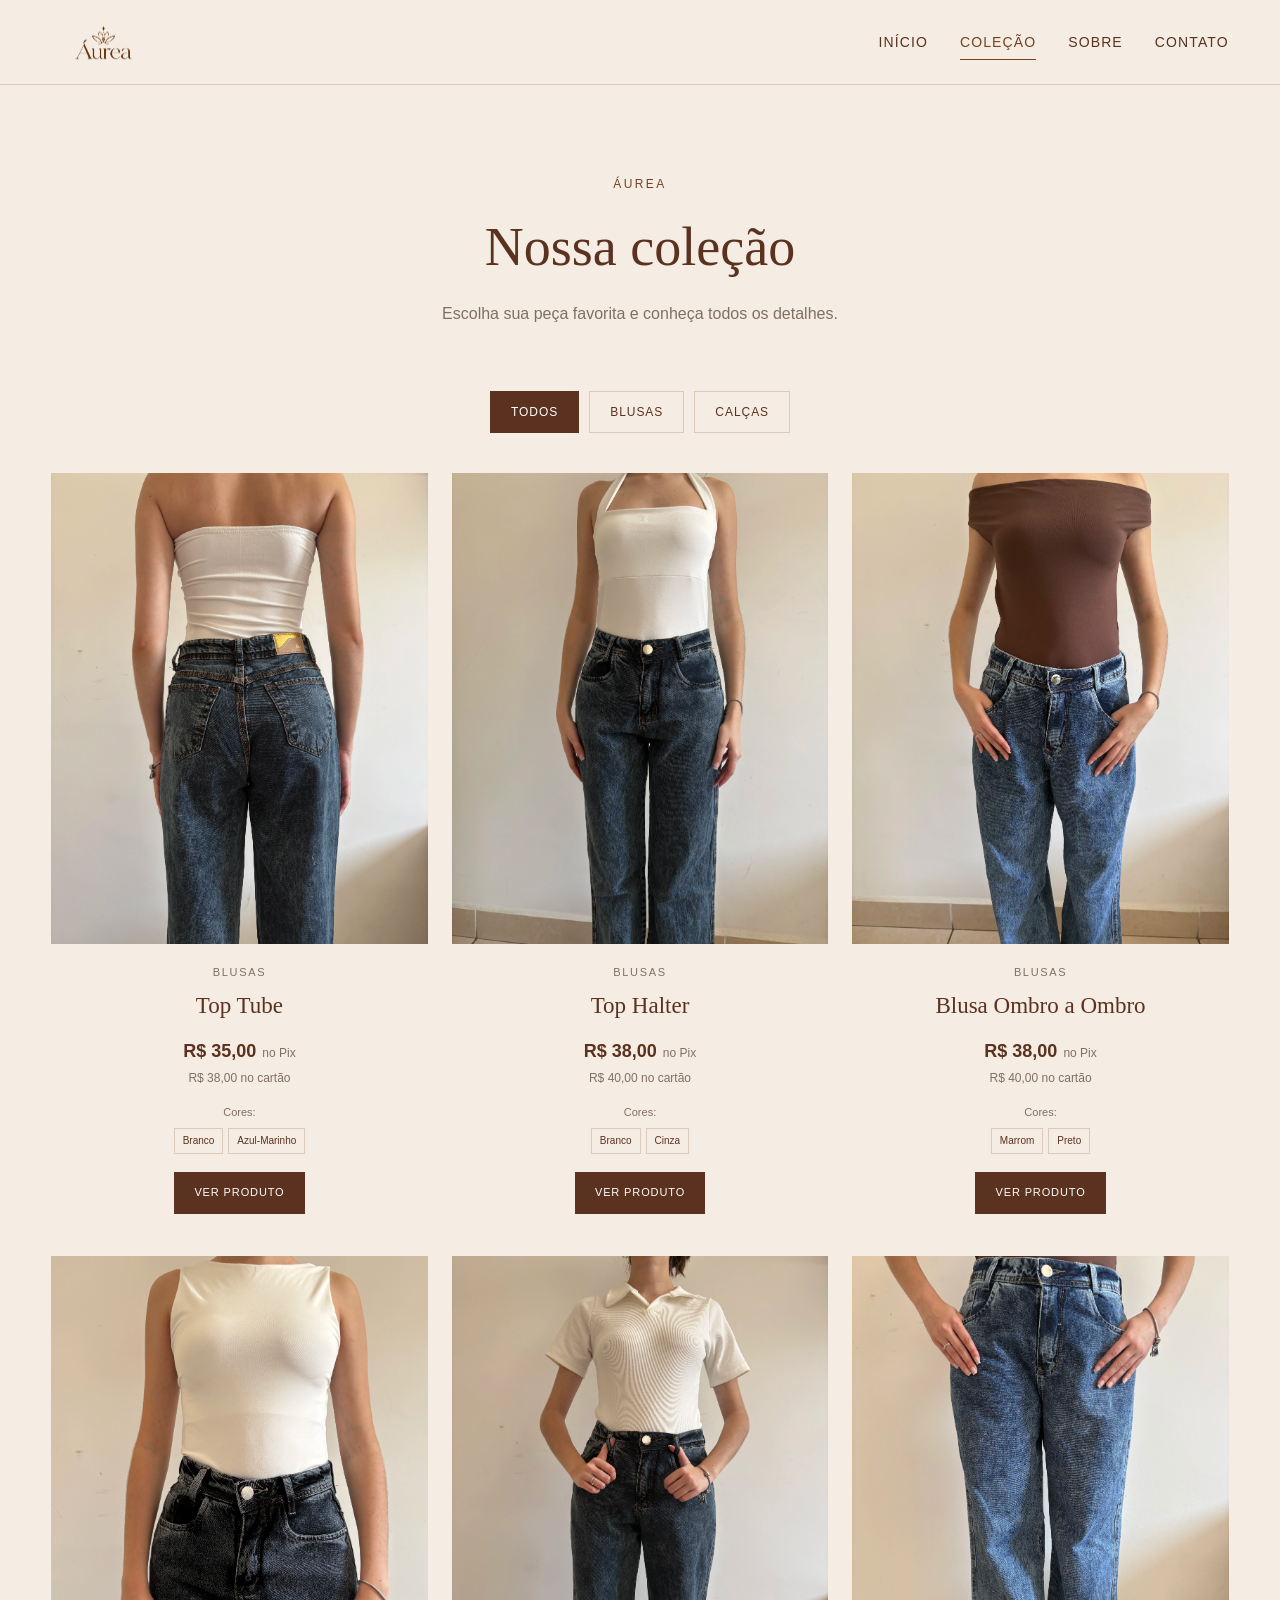
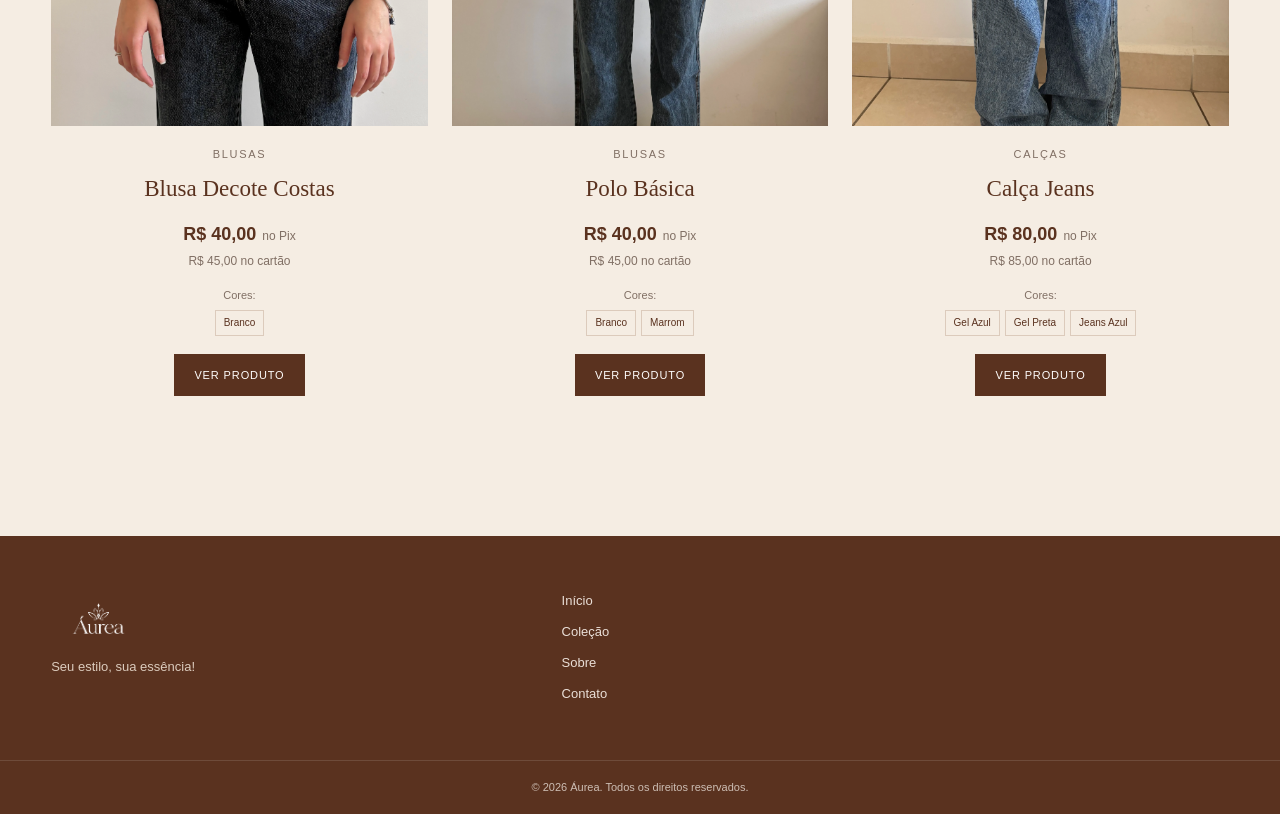
==== colecao.html @ bdbdf6e7 "Reestruturação completa do site Áurea" ====
<!DOCTYPE html>
<html lang="pt-BR">

<head>

    <meta charset="UTF-8">

    <!-- Eu deixo a coleção adaptada para celular, tablet e computador. -->
    <meta name="viewport" content="width=device-width, initial-scale=1.0">

    <title>Coleção | Áurea</title>

    <meta
        name="description"
        content="Conheça a coleção Áurea."
    >

    <link rel="stylesheet" href="css/style.css">

</head>


<body>

    <header class="header">

        <div class="header-container">

            <a href="index.html" class="logo-link">

                <img
                    src="assets/images/logo/aurea-logo.png"
                    alt="Áurea"
                    class="logo"
                >

            </a>


            <button
                class="menu-mobile"
                type="button"
                aria-label="Abrir menu"
                aria-expanded="false"
            >

                <span></span>
                <span></span>
                <span></span>

            </button>


            <nav class="nav">

                <a href="index.html">
                    Início
                </a>

                <a href="colecao.html" class="ativo">
                    Coleção
                </a>

                <a href="sobre.html">
                    Sobre
                </a>

                <a href="contato.html">
                    Contato
                </a>

            </nav>

        </div>

    </header>


    <main class="pagina-colecao">

        <section class="cabecalho-pagina">

            <span>
                ÁUREA
            </span>

            <h1>
                Nossa coleção
            </h1>

            <p>
                Escolha sua peça favorita e conheça todos os detalhes.
            </p>

        </section>


        <section class="catalogo">

            <div class="filtros">

                <button
                    type="button"
                    class="filtro ativo"
                    data-categoria="Todos"
                >
                    Todos
                </button>

                <button
                    type="button"
                    class="filtro"
                    data-categoria="Blusas"
                >
                    Blusas
                </button>

                <button
                    type="button"
                    class="filtro"
                    data-categoria="Calças"
                >
                    Calças
                </button>

            </div>


            <!-- Eu deixo o JavaScript montar todos os produtos neste espaço. -->
            <div class="produtos"></div>

        </section>

    </main>


    <footer class="footer">

        <div class="footer-conteudo">

            <div class="footer-marca">

                <img
                    src="assets/images/logo/aurea-logo.png"
                    alt="Áurea"
                >

                <p>
                    Seu estilo, sua essência!
                </p>

            </div>


            <div class="footer-links">

                <a href="index.html">
                    Início
                </a>

                <a href="colecao.html">
                    Coleção
                </a>

                <a href="sobre.html">
                    Sobre
                </a>

                <a href="contato.html">
                    Contato
                </a>

            </div>

        </div>


        <div class="footer-bottom">

            <p>
                © 2026 Áurea. Todos os direitos reservados.
            </p>

        </div>

    </footer>


    <!-- Eu carrego os produtos uma única vez. -->
    <script src="js/produtos.js"></script>

    <!-- Depois eu carrego o código que monta os cards. -->
    <script src="js/script.js"></script>

</body>

</html>
---- css/style.css ----
/* ==========================================
   ÁUREA
   Eu centralizo aqui todo o visual do site.
   ========================================== */


/* ==========================================
   CORES PRINCIPAIS
   ========================================== */

:root {

    --creme: #F5EDE3;
    --creme-escuro: #EDE1D4;
    --caramelo: #754321;
    --chocolate: #5A321F;
    --bege: #C8B5A3;
    --branco: #FFFDFC;
    --texto: #3F2A20;
    --cinza: #806F64;
    --borda: #DCCBBC;

}


/* ==========================================
   RESET
   ========================================== */

* {
    margin: 0;
    padding: 0;
    box-sizing: border-box;
}


html {
    scroll-behavior: smooth;
}


body {

    font-family:
        Arial,
        Helvetica,
        sans-serif;

    background: var(--creme);

    color: var(--texto);

    line-height: 1.6;

}


img {
    max-width: 100%;
    display: block;
}


a {
    color: inherit;
    text-decoration: none;
}


button,
a {
    -webkit-tap-highlight-color: transparent;
}


/* ==========================================
   HEADER
   ========================================== */

.header {

    width: 100%;

    background: rgba(245, 237, 227, 0.96);

    border-bottom: 1px solid var(--borda);

    position: sticky;

    top: 0;

    z-index: 1000;

    backdrop-filter: blur(8px);

}


.header-container {

    width: min(1180px, 92%);

    min-height: 84px;

    margin: 0 auto;

    display: flex;

    align-items: center;

    justify-content: space-between;

    gap: 30px;

}


.logo-link {
    display: block;
}


.logo {

    width: 105px;

    height: auto;

}


.nav {

    display: flex;

    align-items: center;

    gap: 32px;

}


.nav a {

    position: relative;

    font-size: 14px;

    letter-spacing: 0.08em;

    text-transform: uppercase;

    color: var(--chocolate);

    transition: 0.25s ease;

}


.nav a::after {

    content: "";

    position: absolute;

    left: 0;

    bottom: -7px;

    width: 0;

    height: 1px;

    background: var(--caramelo);

    transition: 0.25s ease;

}


.nav a:hover,
.nav a.ativo {

    color: var(--caramelo);

}


.nav a:hover::after,
.nav a.ativo::after {

    width: 100%;

}


/* ==========================================
   MENU MOBILE
   ========================================== */

.menu-mobile {

    display: none;

    border: 0;

    background: transparent;

    cursor: pointer;

    width: 44px;

    height: 44px;

    padding: 9px;

}


.menu-mobile span {

    display: block;

    width: 100%;

    height: 2px;

    background: var(--chocolate);

    margin: 5px 0;

}


/* ==========================================
   HERO
   ========================================== */

.hero {

    min-height: 650px;

    display: flex;

    align-items: center;

    background:
        linear-gradient(
            90deg,
            rgba(245, 237, 227, 0.98),
            rgba(245, 237, 227, 0.72)
        );

}


.hero-conteudo {

    width: min(1180px, 92%);

    margin: 0 auto;

    padding: 100px 0;

}


.hero-subtitulo {

    color: var(--caramelo);

    font-size: 13px;

    letter-spacing: 0.25em;

    margin-bottom: 20px;

}


.hero h1 {

    font-family: Georgia, serif;

    font-size: clamp(42px, 7vw, 76px);

    line-height: 1.05;

    font-weight: 400;

    color: var(--chocolate);

    margin-bottom: 28px;

}


.hero p:not(.hero-subtitulo) {

    max-width: 480px;

    color: var(--cinza);

    font-size: 17px;

    margin-bottom: 34px;

}


/* ==========================================
   BOTÕES
   ========================================== */

.botao-principal,
.botao-secundario {

    display: inline-flex;

    align-items: center;

    justify-content: center;

    min-height: 48px;

    padding: 0 28px;

    border-radius: 2px;

    font-size: 13px;

    text-transform: uppercase;

    letter-spacing: 0.1em;

    transition: 0.25s ease;

}


.botao-principal {

    background: var(--chocolate);

    color: var(--branco);

}


.botao-principal:hover {

    background: var(--caramelo);

    transform: translateY(-2px);

}


.botao-secundario {

    border: 1px solid var(--chocolate);

    color: var(--chocolate);

}


.botao-secundario:hover {

    background: var(--chocolate);

    color: var(--branco);

}


/* ==========================================
   SEÇÕES
   ========================================== */

.secao-colecao,
.essencia {

    width: min(1180px, 92%);

    margin: 0 auto;

}


.secao-colecao {

    padding: 100px 0;

}


.secao-titulo {

    text-align: center;

    margin-bottom: 48px;

}


.secao-titulo span,
.cabecalho-pagina span,
.sobre-bloco > span,
.contato-card > span {

    display: block;

    color: var(--caramelo);

    text-transform: uppercase;

    letter-spacing: 0.2em;

    font-size: 12px;

    margin-bottom: 10px;

}


.secao-titulo h2,
.cabecalho-pagina h1 {

    font-family: Georgia, serif;

    font-size: clamp(36px, 5vw, 54px);

    font-weight: 400;

    color: var(--chocolate);

}


.secao-titulo p {

    color: var(--cinza);

    margin-top: 10px;

}


/* ==========================================
   FILTROS
   ========================================== */

.filtros {

    display: flex;

    justify-content: center;

    align-items: center;

    flex-wrap: wrap;

    gap: 10px;

    margin-bottom: 40px;

}


.filtro {

    border: 1px solid var(--borda);

    background: transparent;

    color: var(--chocolate);

    padding: 10px 20px;

    min-height: 42px;

    cursor: pointer;

    font-size: 12px;

    text-transform: uppercase;

    letter-spacing: 0.08em;

    transition: 0.25s ease;

}


.filtro:hover,
.filtro.ativo {

    background: var(--chocolate);

    border-color: var(--chocolate);

    color: var(--branco);

}


/* ==========================================
   GRID DE PRODUTOS
   ========================================== */

.produtos {

    display: grid;

    grid-template-columns:
        repeat(3, minmax(0, 1fr));

    gap: 42px 24px;

}


.produto {

    min-width: 0;

}


.produto-imagem-link {

    display: block;

}


.produto-imagem {

    width: 100%;

    aspect-ratio: 4 / 5;

    overflow: hidden;

    background: var(--creme-escuro);

}


.produto-imagem img {

    width: 100%;

    height: 100%;

    object-fit: cover;

    transition: transform 0.5s ease;

}


.produto:hover .produto-imagem img {

    transform: scale(1.035);

}


.produto-informacoes {

    padding: 20px 4px 0;

    text-align: center;

}


.produto-categoria {

    display: block;

    color: var(--cinza);

    font-size: 11px;

    text-transform: uppercase;

    letter-spacing: 0.15em;

    margin-bottom: 7px;

}


.produto-informacoes h3 {

    color: var(--chocolate);

    font-family: Georgia, serif;

    font-size: 23px;

    font-weight: 400;

    margin-bottom: 12px;

}


.precos {

    display: flex;

    justify-content: center;

    align-items: baseline;

    gap: 6px;

}


.precos strong {

    color: var(--chocolate);

    font-size: 18px;

}


.precos span {

    color: var(--cinza);

    font-size: 12px;

}


.preco-cartao {

    color: var(--cinza);

    font-size: 12px;

    margin-top: 3px;

}


.cores {

    margin-top: 16px;

}


.cores-titulo {

    display: block;

    color: var(--cinza);

    font-size: 11px;

    margin-bottom: 6px;

}


.cores-lista {

    display: flex;

    justify-content: center;

    align-items: center;

    flex-wrap: wrap;

    gap: 5px;

}


.cor-nome {

    border: 1px solid var(--borda);

    padding: 4px 8px;

    font-size: 10px;

    color: var(--chocolate);

}


.botao-produto {

    display: inline-flex;

    margin-top: 18px;

}


.botao-instagram {

    min-height: 42px;

    padding: 0 20px;

    background: var(--chocolate);

    color: var(--branco);

    display: inline-flex;

    align-items: center;

    justify-content: center;

    font-size: 11px;

    text-transform: uppercase;

    letter-spacing: 0.08em;

    transition: 0.25s ease;

}


.botao-instagram:hover {

    background: var(--caramelo);

}


.sem-estoque {

    color: #8a4b42;

    font-size: 12px;

}


.mensagem-produtos {

    grid-column: 1 / -1;

    text-align: center;

    color: var(--cinza);

    padding: 50px 20px;

}


/* ==========================================
   LINK DA COLEÇÃO
   ========================================== */

.colecao-link {

    text-align: center;

    margin-top: 55px;

}


/* ==========================================
   ESSÊNCIA
   ========================================== */

.essencia {

    padding: 100px 0;

}


.essencia-conteudo {

    max-width: 680px;

}


.essencia-conteudo > span {

    color: var(--caramelo);

    text-transform: uppercase;

    letter-spacing: 0.2em;

    font-size: 12px;

}


.essencia h2 {

    font-family: Georgia, serif;

    font-size: clamp(40px, 6vw, 66px);

    line-height: 1.05;

    font-weight: 400;

    color: var(--chocolate);

    margin: 18px 0 24px;

}


.essencia p {

    max-width: 600px;

    color: var(--cinza);

    margin-bottom: 28px;

}


/* ==========================================
   PÁGINAS INTERNAS
   ========================================== */

.pagina-colecao,
.pagina-interna,
.pagina-produto {

    width: min(1180px, 92%);

    margin: 0 auto;

}


.cabecalho-pagina {

    text-align: center;

    padding: 90px 0 65px;

}


.cabecalho-pagina p {

    color: var(--cinza);

    margin-top: 10px;

}


.catalogo {

    padding-bottom: 100px;

}


/* ==========================================
   SOBRE
   ========================================== */

.sobre-conteudo {

    display: grid;

    grid-template-columns:
        1.4fr
        0.8fr;

    gap: 70px;

    padding-bottom: 110px;

}


.sobre-bloco h2 {

    font-family: Georgia, serif;

    font-weight: 400;

    font-size: clamp(40px, 6vw, 65px);

    line-height: 1.05;

    color: var(--chocolate);

    margin: 15px 0 30px;

}


.sobre-bloco p {

    color: var(--cinza);

    max-width: 650px;

    margin-bottom: 18px;

}


.sobre-destaque {

    min-height: 340px;

    background: var(--creme-escuro);

    padding: 45px;

    display: flex;

    flex-direction: column;

    justify-content: center;

}


.sobre-destaque span {

    color: var(--caramelo);

    letter-spacing: 0.25em;

    font-size: 12px;

}


.sobre-destaque p {

    font-family: Georgia, serif;

    color: var(--chocolate);

    font-size: 27px;

    line-height: 1.3;

    margin-top: 20px;

}


/* ==========================================
   CONTATO
   ========================================== */

.contato-conteudo {

    display: grid;

    grid-template-columns:
        repeat(2, minmax(0, 1fr));

    gap: 25px;

    padding-bottom: 110px;

}


.contato-card {

    background: var(--creme-escuro);

    padding: 50px;

}


.contato-card h2 {

    font-family: Georgia, serif;

    color: var(--chocolate);

    font-weight: 400;

    font-size: 32px;

    margin: 10px 0;

}


.contato-card p {

    color: var(--cinza);

    margin-bottom: 28px;

}


/* ==========================================
   PÁGINA DO PRODUTO
   ========================================== */

.pagina-produto {

    padding: 70px 0 100px;

}


.produto-pagina {

    display: grid;

    grid-template-columns:
        minmax(0, 1fr)
        minmax(0, 0.9fr);

    gap: 70px;

}


.produto-galeria {

    min-width: 0;

}


.produto-imagem-grande {

    position: relative;

    background: var(--creme-escuro);

}


/* ==========================================
   ZOOM DAS FOTOS
   Eu mantenho a foto centralizada e uso
   uma aproximação mais suave para não
   cortar demais a peça.
   ========================================== */

.produto-zoom-container {

    overflow: hidden;

    cursor: zoom-in;

}


.produto-imagem-grande img {

    width: 100%;

    max-height: 750px;

    object-fit: contain;

    object-position: center center;

    transition: transform 0.35s ease;

    transform-origin: center center;

    cursor: zoom-in;

}


.produto-imagem-grande img.zoom-ativo {

    transform: scale(1.25);

    cursor: zoom-out;

}


.seta-galeria {

    position: absolute;

    top: 50%;

    transform: translateY(-50%);

    width: 44px;

    height: 44px;

    border: 0;

    background: rgba(255, 253, 252, 0.88);

    color: var(--chocolate);

    font-size: 30px;

    cursor: pointer;

    z-index: 3;

}


.seta-anterior {
    left: 12px;
}


.seta-proxima {
    right: 12px;
}


.indicadores {

    display: flex;

    justify-content: center;

    gap: 7px;

    margin-top: 14px;

}


.indicadores button {

    width: 7px;

    height: 7px;

    border-radius: 50%;

    border: 0;

    background: var(--bege);

    cursor: pointer;

    padding: 0;

}


.indicadores button.ativo {

    background: var(--chocolate);

}


.zoom-legenda {

    text-align: center;

    color: var(--cinza);

    font-size: 11px;

    margin-top: 10px;

}


.produto-dados {

    min-width: 0;

}


.produto-dados > .produto-categoria {

    margin-bottom: 8px;

}


.produto-dados > h1 {

    font-family: Georgia, serif;

    font-size: clamp(38px, 5vw, 58px);

    font-weight: 400;

    line-height: 1.05;

    color: var(--chocolate);

    margin-bottom: 22px;

}


.produto-precos {

    padding-bottom: 28px;

    border-bottom: 1px solid var(--borda);

}


.produto-precos strong {

    font-size: 25px;

    color: var(--chocolate);

}


.produto-precos > span {

    color: var(--cinza);

    font-size: 13px;

    margin-left: 5px;

}


.produto-precos small {

    display: block;

    color: var(--cinza);

    font-size: 13px;

    margin-top: 4px;

}


.produto-opcao {

    padding: 25px 0;

    border-bottom: 1px solid var(--borda);

}


.produto-opcao h3 {

    font-size: 12px;

    text-transform: uppercase;

    letter-spacing: 0.1em;

    color: var(--chocolate);

    margin-bottom: 13px;

}


.cores-produto,
.tamanhos-produto {

    display: flex;

    flex-wrap: wrap;

    gap: 8px;

}


.produto-cor,
.tamanho-produto {

    min-height: 42px;

    padding: 0 17px;

    border: 1px solid var(--borda);

    background: transparent;

    color: var(--chocolate);

    cursor: pointer;

    transition: 0.2s ease;

}


.produto-cor:hover,
.produto-cor.ativo,
.tamanho-produto:hover,
.tamanho-produto.ativo {

    border-color: var(--chocolate);

    background: var(--chocolate);

    color: var(--branco);

}


.produto-cor.indisponivel,
.tamanho-produto.indisponivel {

    opacity: 0.4;

    text-decoration: line-through;

    cursor: not-allowed;

}


.produto-status {

    margin: 22px 0;

    color: var(--caramelo);

    font-size: 13px;

}


.produto-botao-compra {

    width: 100%;

    min-height: 52px;

    display: flex;

    align-items: center;

    justify-content: center;

    background: var(--chocolate);

    color: var(--branco);

    text-transform: uppercase;

    letter-spacing: 0.08em;

    font-size: 12px;

    transition: 0.25s ease;

}


.produto-botao-compra:hover {

    background: var(--caramelo);

}


.produto-botao-compra.desativado {

    background: var(--bege);

    pointer-events: none;

}


.produto-reposicao {

    color: var(--cinza);

    font-size: 11px;

    margin-top: 10px;

}


.produto-observacao {

    padding: 25px 0;

    border-bottom: 1px solid var(--borda);

}


.produto-observacao strong {

    color: var(--chocolate);

    font-size: 12px;

    text-transform: uppercase;

    letter-spacing: 0.1em;

}


.produto-observacao p {

    color: var(--cinza);

    margin-top: 7px;

    font-size: 13px;

}


.produto-descricao,
.produto-tecnico,
.produto-medidas {

    padding: 30px 0;

    border-bottom: 1px solid var(--borda);

}


.produto-descricao h2,
.produto-tecnico h2,
.produto-medidas h2 {

    font-family: Georgia, serif;

    color: var(--chocolate);

    font-weight: 400;

    font-size: 27px;

    margin-bottom: 15px;

}


.produto-descricao p {

    color: var(--cinza);

    font-size: 14px;

}


.tecnico-grid {

    display: grid;

    grid-template-columns:
        repeat(2, minmax(0, 1fr));

    gap: 15px;

}


.tecnico-grid div {

    background: var(--creme-escuro);

    padding: 18px;

}


.tecnico-grid span {

    display: block;

    color: var(--cinza);

    font-size: 11px;

    margin-bottom: 4px;

}


.tecnico-grid strong {

    color: var(--chocolate);

    font-size: 13px;

}


.tabela-wrapper {

    width: 100%;

    overflow-x: auto;

}


.produto-medidas table {

    width: 100%;

    border-collapse: collapse;

    min-width: 500px;

}


.produto-medidas th,
.produto-medidas td {

    border: 1px solid var(--borda);

    padding: 12px;

    text-align: center;

    font-size: 12px;

}


.produto-medidas th {

    background: var(--creme-escuro);

    color: var(--chocolate);

}


.produto-medidas td {

    color: var(--cinza);

}


.medidas-observacao {

    color: var(--cinza);

    font-size: 11px;

    margin-top: 10px;

}


.produto-compartilhar {

    padding: 28px 0;

}


.produto-compartilhar h3 {

    color: var(--chocolate);

    font-size: 12px;

    text-transform: uppercase;

    letter-spacing: 0.1em;

    margin-bottom: 12px;

}


.produto-compartilhar div {

    display: flex;

    gap: 8px;

    flex-wrap: wrap;

}


.produto-compartilhar button {

    border: 1px solid var(--borda);

    background: transparent;

    color: var(--chocolate);

    min-height: 40px;

    padding: 0 16px;

    cursor: pointer;

}


.voltar-colecao {

    display: inline-block;

    color: var(--caramelo);

    font-size: 12px;

    margin-top: 5px;

}


.produto-carregando,
.produto-nao-encontrado {

    text-align: center;

    padding: 100px 20px;

}


.produto-nao-encontrado h1 {

    font-family: Georgia, serif;

    font-weight: 400;

    color: var(--chocolate);

    margin-bottom: 15px;

}


.produto-nao-encontrado p {

    color: var(--cinza);

    margin-bottom: 25px;

}


/* ==========================================
   FOOTER
   ========================================== */

.footer {

    background: var(--chocolate);

    color: var(--branco);

    margin-top: 40px;

}


.footer-conteudo {

    width: min(1180px, 92%);

    margin: 0 auto;

    padding: 55px 0;

    display: grid;

    grid-template-columns:
        1.5fr
        1fr
        1fr;

    gap: 40px;

}


.footer-marca img {

    width: 95px;

    filter: brightness(0) invert(1);

}


.footer-marca p {

    color: #dbcbbd;

    font-size: 13px;

    margin-top: 12px;

}


.footer-links,
.footer-social {

    display: flex;

    flex-direction: column;

    gap: 10px;

}


.footer-links a,
.footer-social a {

    color: #eadfd7;

    font-size: 13px;

    transition: 0.2s ease;

}


.footer-links a:hover,
.footer-social a:hover {

    color: var(--branco);

}


.footer-bottom {

    border-top: 1px solid rgba(255,255,255,0.12);

    text-align: center;

    padding: 18px;

}


.footer-bottom p {

    color: #cdbeb4;

    font-size: 11px;

}


/* ==========================================
   RESPONSIVIDADE
   ========================================== */

@media (max-width: 900px) {

    .produtos {

        grid-template-columns:
            repeat(2, minmax(0, 1fr));

    }


    .produto-pagina {

        grid-template-columns:
            1fr;

        gap: 45px;

    }


    .sobre-conteudo {

        grid-template-columns:
            1fr;

        gap: 40px;

    }

}


@media (max-width: 700px) {

    .header-container {

        min-height: 72px;

    }


    .menu-mobile {

        display: block;

    }


    .nav {

        position: absolute;

        top: 72px;

        left: 0;

        width: 100%;

        background: var(--creme);

        border-bottom: 1px solid var(--borda);

        display: none;

        flex-direction: column;

        align-items: stretch;

        gap: 0;

    }


    .nav.menu-aberto {

        display: flex;

    }


    .nav a {

        padding: 16px 5%;

        border-bottom: 1px solid var(--borda);

    }


    .nav a::after {

        display: none;

    }


    .hero {

        min-height: 570px;

    }


    .hero-conteudo {

        padding: 75px 0;

    }


    .hero h1 {

        font-size: 45px;

    }


    .secao-colecao,
    .essencia {

        padding-top: 75px;

        padding-bottom: 75px;

    }


    .produtos {

        grid-template-columns: 1fr;

        gap: 45px;

    }


    .produto-imagem {

        aspect-ratio: 4 / 5;

    }


    .cabecalho-pagina {

        padding: 65px 0 45px;

    }


    .contato-conteudo {

        grid-template-columns: 1fr;

        padding-bottom: 75px;

    }


    .contato-card {

        padding: 35px 25px;

    }


    .tecnico-grid {

        grid-template-columns: 1fr;

    }


    .footer-conteudo {

        grid-template-columns: 1fr;

        gap: 30px;

    }


    .pagina-produto {

        padding-top: 35px;

    }

}


@media (max-width: 420px) {

    .logo {

        width: 90px;

    }


    .hero h1 {

        font-size: 39px;

    }


    .filtro {

        padding-left: 14px;

        padding-right: 14px;

    }


    .produto-dados > h1 {

        font-size: 39px;

    }


    .produto-imagem-grande img {

        max-height: 600px;

    }

}
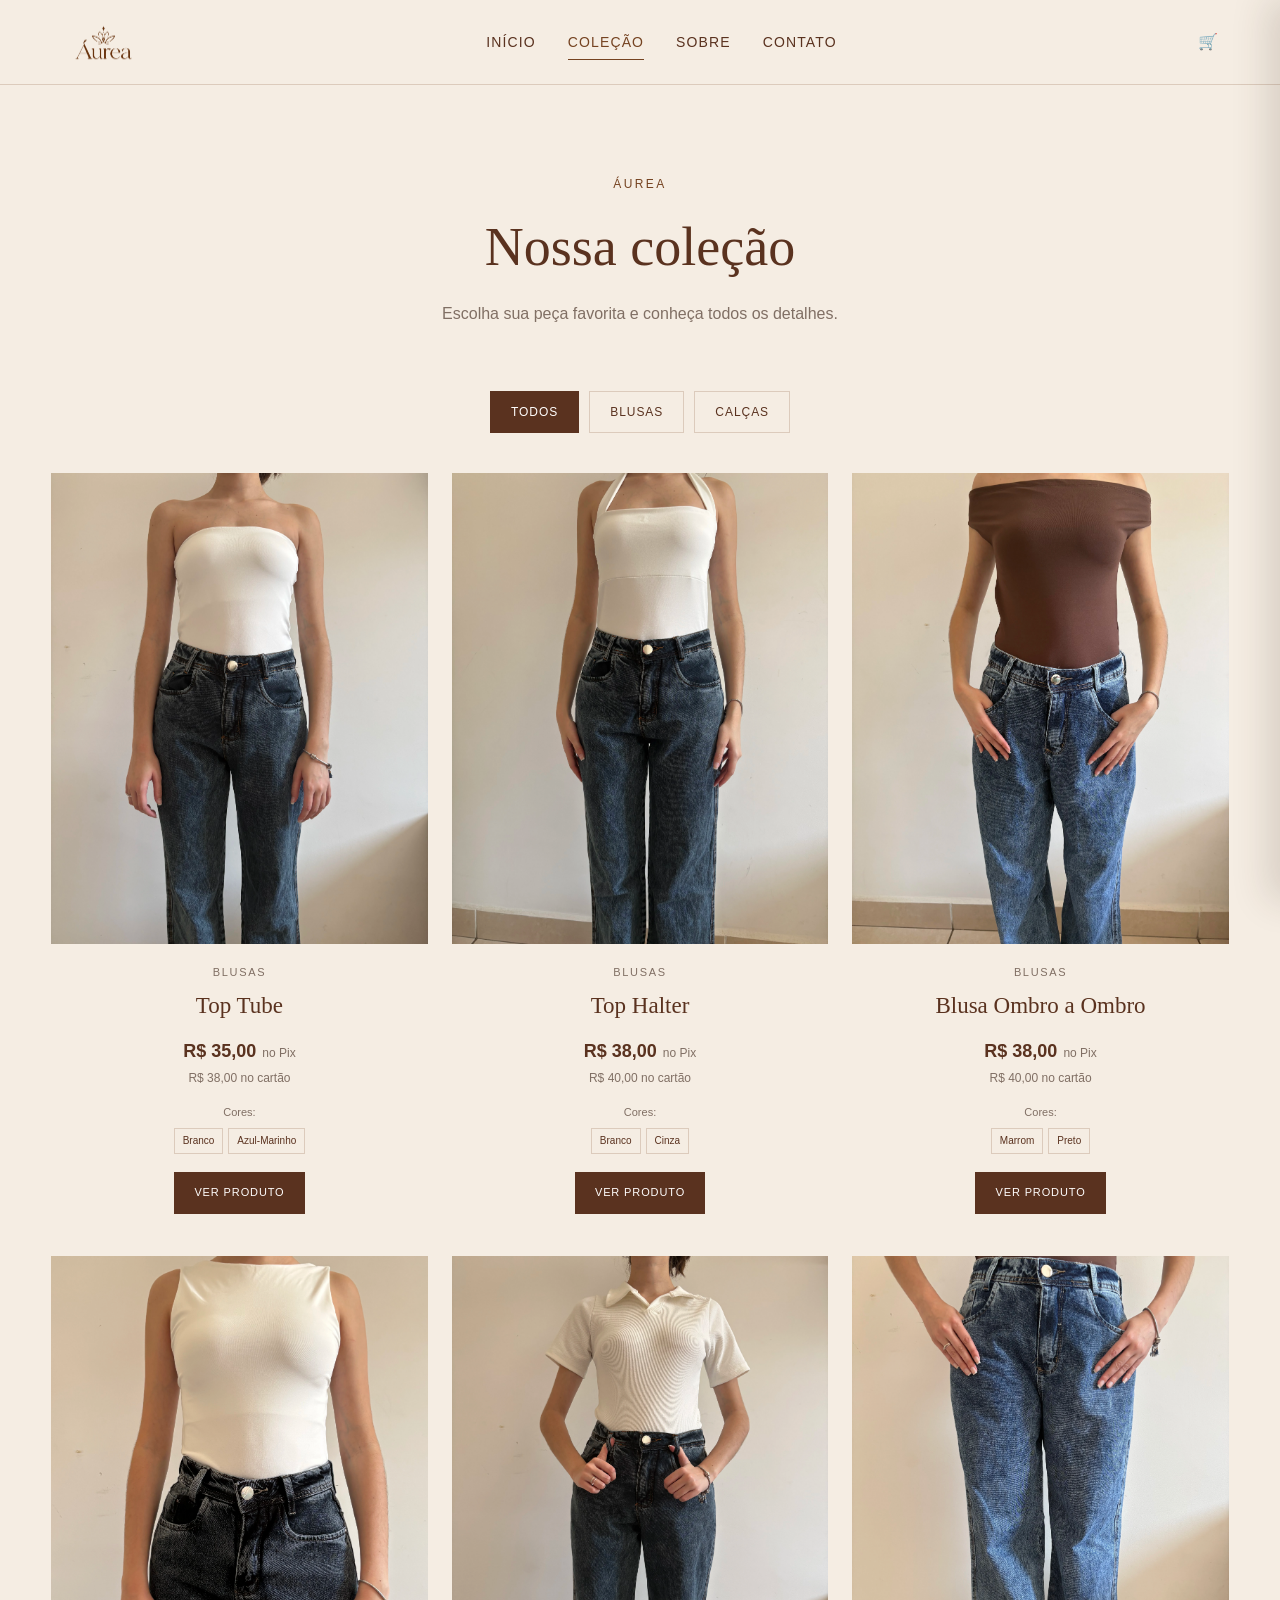
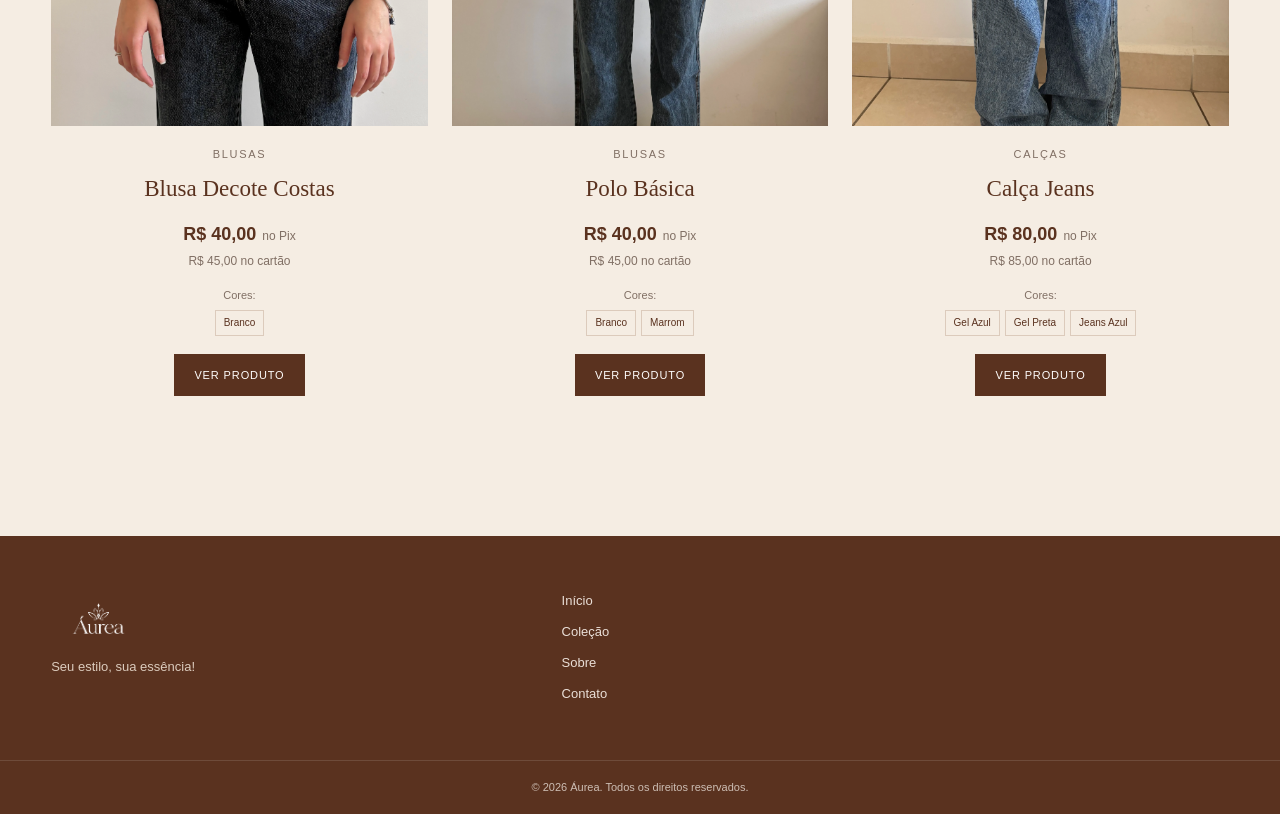
==== commit d951478e: "feat: adiciona quantidade e forma de pagamento ao pedido" ====
--- a/colecao.html
+++ b/colecao.html
@@ -186,12 +186,14 @@
     </footer>
 
 
-    <!-- Eu carrego os produtos uma única vez. -->
-    <script src="js/produtos.js"></script>
+<!-- Eu carrego os produtos antes do script principal. -->
+<script src="js/produtos.js"></script>
 
-    <!-- Depois eu carrego o código que monta os cards. -->
-    <script src="js/script.js"></script>
+<!-- Eu carrego as funções gerais do site. -->
+<script src="js/script.js"></script>
 
+<!-- Eu carrego o carrinho para ele funcionar em todas as páginas. -->
+<script src="js/carrinho.js"></script>
 </body>
 
 </html>
--- a/css/style.css
+++ b/css/style.css
@@ -152,8 +152,8 @@
 
     color: var(--chocolate);
 
+    
     transition: 0.25s ease;
-
 }
 
 
@@ -2019,4 +2019,1565 @@
 
     }
 
-}+}
+
+
+/* ==========================================
+   CARRINHO E ÍCONES DA ÁUREA
+   ========================================== */
+
+/* Eu uso esse estilo para manter o acesso ao carrinho alinhado no cabeçalho. */
+.link-carrinho {
+    position: relative;
+    display: inline-flex;
+    align-items: center;
+    justify-content: center;
+    width: 42px;
+    height: 42px;
+    margin-left: 20px;
+    color: inherit;
+    text-decoration: none;
+    flex-shrink: 0;
+}
+
+
+/* Eu mantenho o desenho do carrinho simples para combinar com a identidade da Áurea. */
+.icone-carrinho {
+    display: flex;
+    align-items: center;
+    justify-content: center;
+    width: 25px;
+    height: 25px;
+}
+
+
+.icone-carrinho svg {
+    width: 23px;
+    height: 23px;
+}
+
+
+/* Eu mostro a quantidade de produtos em uma pequena bolha sobre o carrinho. */
+.contador-carrinho {
+    position: absolute;
+    top: 1px;
+    right: 0;
+
+    display: none;
+    align-items: center;
+    justify-content: center;
+
+    min-width: 18px;
+    height: 18px;
+    padding: 0 4px;
+
+    border-radius: 50%;
+
+    font-size: 10px;
+    font-weight: 600;
+    line-height: 1;
+
+    background: #5b4032;
+    color: #fff;
+}
+
+
+.contador-carrinho.visivel {
+    display: flex;
+}
+
+
+/* ==========================================
+   ÍCONES DO FOOTER
+   ========================================== */
+
+.footer-social {
+    display: flex;
+    align-items: center;
+    gap: 14px;
+}
+
+
+.footer-social a {
+    display: flex;
+    align-items: center;
+    justify-content: center;
+
+    width: 38px;
+    height: 38px;
+
+    color: inherit;
+    text-decoration: none;
+
+    transition:
+        transform 0.2s ease,
+        opacity 0.2s ease;
+}
+
+
+.footer-social a:hover {
+    transform: translateY(-2px);
+    opacity: 0.7;
+}
+
+
+.footer-social svg {
+    width: 21px;
+    height: 21px;
+}
+
+
+/* ==========================================
+   BOTÃO ADICIONAR AO CARRINHO
+   ========================================== */
+
+.produto-botao-carrinho {
+    width: 100%;
+    min-height: 48px;
+
+    margin-top: 10px;
+    padding: 13px 20px;
+
+    border: 1px solid #5b4032;
+    border-radius: 2px;
+
+    background: transparent;
+    color: #5b4032;
+
+    font-family: inherit;
+    font-size: 14px;
+    font-weight: 500;
+
+    cursor: pointer;
+
+    transition:
+        background 0.2s ease,
+        color 0.2s ease;
+}
+
+
+.produto-botao-carrinho:hover {
+    background: #5b4032;
+    color: #fff;
+}
+
+
+/* ==========================================
+   AVISO DO CARRINHO
+   ========================================== */
+
+.aviso-carrinho {
+    position: fixed;
+    left: 50%;
+    bottom: 30px;
+
+    z-index: 9999;
+
+    padding: 13px 20px;
+
+    border-radius: 4px;
+
+    background: #5b4032;
+    color: #fff;
+
+    font-size: 14px;
+
+    opacity: 0;
+    visibility: hidden;
+
+    transform: translate(-50%, 15px);
+
+    transition:
+        opacity 0.25s ease,
+        visibility 0.25s ease,
+        transform 0.25s ease;
+}
+
+
+.aviso-carrinho.ativo {
+    opacity: 1;
+    visibility: visible;
+    transform: translate(-50%, 0);
+}
+
+
+/* ==========================================
+   PÁGINA DO CARRINHO
+   ========================================== */
+
+.carrinho-secao {
+    padding: 80px 0 100px;
+}
+
+
+.titulo-pagina {
+    margin-bottom: 50px;
+    text-align: center;
+}
+
+
+.subtitulo-pagina {
+    display: block;
+    margin-bottom: 10px;
+
+    font-size: 11px;
+    font-weight: 600;
+    letter-spacing: 3px;
+    text-transform: uppercase;
+}
+
+
+.titulo-pagina h1 {
+    margin: 0 0 12px;
+}
+
+
+.titulo-pagina p {
+    margin: 0;
+    opacity: 0.7;
+}
+
+
+/* ==========================================
+   CARRINHO VAZIO
+   ========================================== */
+
+.carrinho-vazio {
+    max-width: 600px;
+    margin: 0 auto;
+
+    padding: 60px 30px;
+
+    text-align: center;
+
+    border: 1px solid rgba(91, 64, 50, 0.15);
+}
+
+
+.carrinho-vazio-icone {
+    display: flex;
+    align-items: center;
+    justify-content: center;
+
+    margin-bottom: 20px;
+}
+
+
+.carrinho-vazio-icone svg {
+    width: 46px;
+    height: 46px;
+}
+
+
+.carrinho-vazio h2 {
+    margin: 0 0 10px;
+}
+
+
+.carrinho-vazio p {
+    margin: 0 0 25px;
+    opacity: 0.7;
+}
+
+
+/* ==========================================
+   LISTA DE PRODUTOS DO CARRINHO
+   ========================================== */
+
+.lista-carrinho {
+    display: flex;
+    flex-direction: column;
+    gap: 16px;
+}
+
+
+.item-carrinho {
+    display: grid;
+
+    grid-template-columns:
+        110px
+        minmax(0, 1fr)
+        auto;
+
+    gap: 24px;
+
+    align-items: center;
+
+    padding: 20px;
+
+    border: 1px solid rgba(91, 64, 50, 0.15);
+}
+
+
+.item-carrinho-imagem {
+    width: 110px;
+    height: 140px;
+
+    overflow: hidden;
+
+    background: #f2eee8;
+}
+
+
+.item-carrinho-imagem img {
+    width: 100%;
+    height: 100%;
+
+    object-fit: cover;
+}
+
+
+.item-carrinho-info {
+    min-width: 0;
+}
+
+
+.item-carrinho-categoria {
+    display: block;
+
+    margin-bottom: 6px;
+
+    font-size: 10px;
+    font-weight: 600;
+    letter-spacing: 1.5px;
+    text-transform: uppercase;
+
+    opacity: 0.6;
+}
+
+
+.item-carrinho-info h3 {
+    margin: 0 0 12px;
+
+    font-size: 18px;
+}
+
+
+.item-carrinho-info p {
+    margin: 5px 0;
+
+    font-size: 13px;
+}
+
+
+.item-carrinho-preco {
+    margin-top: 14px !important;
+
+    font-size: 15px !important;
+    font-weight: 600;
+}
+
+
+.item-carrinho-preco small {
+    font-size: 11px;
+    font-weight: 400;
+    opacity: 0.65;
+}
+
+
+/* ==========================================
+   CONTROLES DO ITEM
+   ========================================== */
+
+.item-carrinho-controles {
+    display: flex;
+    flex-direction: column;
+
+    align-items: flex-end;
+    gap: 14px;
+}
+
+
+.controle-quantidade {
+    display: flex;
+    align-items: center;
+
+    border: 1px solid rgba(91, 64, 50, 0.25);
+}
+
+
+.controle-quantidade button {
+    display: flex;
+    align-items: center;
+    justify-content: center;
+
+    width: 34px;
+    height: 34px;
+
+    border: 0;
+    background: transparent;
+
+    color: inherit;
+
+    font-size: 18px;
+
+    cursor: pointer;
+}
+
+
+.controle-quantidade span {
+    display: flex;
+    align-items: center;
+    justify-content: center;
+
+    min-width: 35px;
+
+    font-size: 13px;
+}
+
+
+.item-carrinho-subtotal {
+    font-size: 15px;
+}
+
+
+.remover-item {
+    padding: 0;
+
+    border: 0;
+    background: transparent;
+
+    color: inherit;
+
+    font-family: inherit;
+    font-size: 12px;
+
+    text-decoration: underline;
+    text-underline-offset: 3px;
+
+    cursor: pointer;
+
+    opacity: 0.65;
+}
+
+
+.remover-item:hover {
+    opacity: 1;
+}
+
+
+/* ==========================================
+   RESUMO
+   ========================================== */
+
+.resumo-carrinho {
+    margin-top: 30px;
+    padding: 30px;
+
+    border: 1px solid rgba(91, 64, 50, 0.15);
+}
+
+
+.resumo-carrinho-conteudo {
+    max-width: 600px;
+    margin-left: auto;
+}
+
+
+.resumo-carrinho-linha {
+    display: flex;
+    align-items: center;
+    justify-content: space-between;
+
+    padding: 10px 0;
+
+    font-size: 14px;
+}
+
+
+.resumo-carrinho-linha.total {
+    margin-top: 10px;
+    padding-top: 20px;
+
+    border-top: 1px solid rgba(91, 64, 50, 0.15);
+
+    font-size: 18px;
+}
+
+
+.resumo-carrinho-acoes {
+    display: flex;
+    justify-content: flex-end;
+    gap: 12px;
+
+    margin-top: 25px;
+}
+
+
+.botao-limpar-carrinho {
+    padding: 13px 20px;
+
+    border: 1px solid rgba(91, 64, 50, 0.3);
+    border-radius: 2px;
+
+    background: transparent;
+    color: inherit;
+
+    font-family: inherit;
+    font-size: 13px;
+
+    cursor: pointer;
+}
+
+
+.botao-finalizar-carrinho {
+    padding: 13px 24px;
+
+    border: 1px solid #5b4032;
+    border-radius: 2px;
+
+    background: #5b4032;
+    color: #fff;
+
+    font-family: inherit;
+    font-size: 13px;
+    font-weight: 500;
+
+    cursor: pointer;
+
+    transition:
+        opacity 0.2s ease,
+        transform 0.2s ease;
+}
+
+
+.botao-finalizar-carrinho:hover {
+    opacity: 0.9;
+    transform: translateY(-1px);
+}
+
+
+/* ==========================================
+   RESPONSIVIDADE DO CARRINHO
+   ========================================== */
+
+@media (max-width: 768px) {
+
+    .link-carrinho {
+        margin-left: 10px;
+    }
+
+
+    .carrinho-secao {
+        padding: 60px 0 80px;
+    }
+
+
+    .titulo-pagina {
+        margin-bottom: 35px;
+    }
+
+
+    .item-carrinho {
+        grid-template-columns: 85px minmax(0, 1fr);
+        gap: 16px;
+    }
+
+
+    .item-carrinho-imagem {
+        width: 85px;
+        height: 110px;
+    }
+
+
+    .item-carrinho-controles {
+        grid-column: 1 / -1;
+
+        flex-direction: row;
+        align-items: center;
+        justify-content: space-between;
+
+        padding-top: 10px;
+
+        border-top: 1px solid rgba(91, 64, 50, 0.1);
+    }
+
+
+    .resumo-carrinho {
+        padding: 22px;
+    }
+
+
+    .resumo-carrinho-acoes {
+        flex-direction: column;
+    }
+
+
+    .botao-limpar-carrinho,
+    .botao-finalizar-carrinho {
+        width: 100%;
+    }
+
+}
+
+
+@media (max-width: 480px) {
+
+    .item-carrinho {
+        padding: 15px;
+    }
+
+
+    .item-carrinho-info h3 {
+        font-size: 16px;
+    }
+
+
+    .item-carrinho-info p {
+        font-size: 12px;
+    }
+
+
+    .item-carrinho-controles {
+        flex-wrap: wrap;
+    }
+
+
+    .footer-social {
+        gap: 8px;
+    }
+
+}
+
+
+
+/* ==========================================
+   CARRINHO LATERAL
+   Eu transformo o carrinho em um painel que
+   aparece pela direita sem trocar de página.
+   ========================================== */
+
+
+/* Eu escureço levemente o restante da página quando o carrinho abre. */
+.carrinho-overlay {
+
+    position: fixed;
+
+    inset: 0;
+
+    z-index: 1998;
+
+    background: rgba(35, 23, 17, 0.38);
+
+    opacity: 0;
+
+    visibility: hidden;
+
+    pointer-events: none;
+
+    transition:
+        opacity 0.3s ease,
+        visibility 0.3s ease;
+
+}
+
+
+.carrinho-overlay.ativo {
+
+    opacity: 1;
+
+    visibility: visible;
+
+    pointer-events: auto;
+
+}
+
+
+/* Eu mantenho o fundo parado enquanto o carrinho estiver aberto. */
+body.carrinho-aberto {
+
+    overflow: hidden;
+
+}
+
+
+/* ==========================================
+   PAINEL
+   ========================================== */
+
+.carrinho-lateral {
+
+    position: fixed;
+
+    top: 0;
+
+    right: 0;
+
+    z-index: 1999;
+
+    width: min(460px, 92vw);
+
+    height: 100vh;
+
+    background: var(--creme);
+
+    box-shadow:
+        -12px 0 35px rgba(63, 42, 32, 0.16);
+
+    display: flex;
+
+    flex-direction: column;
+
+    transform: translateX(100%);
+
+    transition:
+        transform 0.35s ease;
+
+}
+
+
+.carrinho-lateral.aberto {
+
+    transform: translateX(0);
+
+}
+
+
+/* ==========================================
+   CABEÇALHO
+   ========================================== */
+
+.carrinho-lateral-cabecalho {
+
+    display: flex;
+
+    align-items: center;
+
+    justify-content: space-between;
+
+    gap: 20px;
+
+    padding: 28px 30px 24px;
+
+    border-bottom: 1px solid var(--borda);
+
+}
+
+
+.carrinho-lateral-subtitulo {
+
+    display: block;
+
+    margin-bottom: 5px;
+
+    color: var(--caramelo);
+
+    font-size: 10px;
+
+    letter-spacing: 0.2em;
+
+    text-transform: uppercase;
+
+}
+
+
+.carrinho-lateral-cabecalho h2 {
+
+    margin: 0;
+
+    color: var(--chocolate);
+
+    font-family: Georgia, serif;
+
+    font-size: 30px;
+
+    font-weight: 400;
+
+}
+
+
+.carrinho-fechar {
+
+    display: flex;
+
+    align-items: center;
+
+    justify-content: center;
+
+    width: 40px;
+
+    height: 40px;
+
+    flex-shrink: 0;
+
+    border: 1px solid var(--borda);
+
+    background: transparent;
+
+    color: var(--chocolate);
+
+    font-size: 26px;
+
+    line-height: 1;
+
+    cursor: pointer;
+
+    transition:
+        background 0.2s ease,
+        color 0.2s ease;
+
+}
+
+
+.carrinho-fechar:hover {
+
+    background: var(--chocolate);
+
+    color: var(--branco);
+
+}
+
+
+/* ==========================================
+   CONTEÚDO
+   ========================================== */
+
+.carrinho-lateral-conteudo {
+
+    flex: 1;
+
+    overflow-y: auto;
+
+    padding: 22px 30px 30px;
+
+}
+
+
+/* ==========================================
+   CARRINHO VAZIO
+   ========================================== */
+
+.carrinho-lateral-vazio {
+
+    min-height: 100%;
+
+    display: flex;
+
+    flex-direction: column;
+
+    align-items: center;
+
+    justify-content: center;
+
+    text-align: center;
+
+    padding: 30px;
+
+}
+
+
+.carrinho-lateral-vazio-icone {
+
+    font-size: 38px;
+
+    margin-bottom: 20px;
+
+}
+
+
+.carrinho-lateral-vazio h3 {
+
+    margin-bottom: 8px;
+
+    color: var(--chocolate);
+
+    font-family: Georgia, serif;
+
+    font-size: 24px;
+
+    font-weight: 400;
+
+}
+
+
+.carrinho-lateral-vazio p {
+
+    max-width: 280px;
+
+    margin-bottom: 25px;
+
+    color: var(--cinza);
+
+    font-size: 13px;
+
+}
+
+
+/* ==========================================
+   ITEM
+   ========================================== */
+
+.item-carrinho-lateral {
+
+    display: grid;
+
+    grid-template-columns: 92px minmax(0, 1fr);
+
+    gap: 16px;
+
+    padding: 18px 0;
+
+    border-bottom: 1px solid var(--borda);
+
+}
+
+
+.item-carrinho-lateral-imagem {
+
+    width: 92px;
+
+    height: 118px;
+
+    overflow: hidden;
+
+    background: var(--creme-escuro);
+
+}
+
+
+.item-carrinho-lateral-imagem img {
+
+    width: 100%;
+
+    height: 100%;
+
+    object-fit: cover;
+
+}
+
+
+.item-carrinho-lateral-info {
+
+    min-width: 0;
+
+}
+
+
+.item-carrinho-lateral-info > span {
+
+    display: block;
+
+    margin-bottom: 4px;
+
+    color: var(--cinza);
+
+    font-size: 9px;
+
+    letter-spacing: 0.12em;
+
+    text-transform: uppercase;
+
+}
+
+
+.item-carrinho-lateral-info h3 {
+
+    margin: 0 0 8px;
+
+    color: var(--chocolate);
+
+    font-family: Georgia, serif;
+
+    font-size: 19px;
+
+    font-weight: 400;
+
+}
+
+
+.item-carrinho-lateral-info p {
+
+    margin: 2px 0;
+
+    color: var(--cinza);
+
+    font-size: 12px;
+
+}
+
+
+.item-carrinho-lateral-info > strong {
+
+    display: block;
+
+    margin-top: 9px;
+
+    color: var(--chocolate);
+
+    font-size: 14px;
+
+}
+
+
+/* ==========================================
+   QUANTIDADE E REMOVER
+   ========================================== */
+
+.item-carrinho-lateral-acoes {
+
+    display: flex;
+
+    align-items: center;
+
+    justify-content: space-between;
+
+    gap: 10px;
+
+    margin-top: 12px;
+
+}
+
+
+.controle-quantidade-lateral {
+
+    display: inline-flex;
+
+    align-items: center;
+
+    border: 1px solid var(--borda);
+
+    background: var(--branco);
+
+}
+
+
+.controle-quantidade-lateral button {
+
+    width: 31px;
+
+    height: 31px;
+
+    padding: 0;
+
+    border: 0;
+
+    background: transparent;
+
+    color: var(--chocolate);
+
+    font-size: 18px;
+
+    line-height: 1;
+
+    cursor: pointer;
+
+    transition:
+        background 0.2s ease,
+        color 0.2s ease;
+
+}
+
+
+.controle-quantidade-lateral button:hover {
+
+    background: var(--chocolate);
+
+    color: var(--branco);
+
+}
+
+
+.controle-quantidade-lateral span {
+
+    min-width: 31px;
+
+    text-align: center;
+
+    color: var(--chocolate);
+
+    font-size: 12px;
+
+}
+
+
+/* Eu deixo o remover discreto, mas ainda claramente clicável. */
+.remover-item-lateral {
+
+    padding: 5px 0;
+
+    border: 0;
+
+    background: transparent;
+
+    color: var(--cinza);
+
+    font-family: inherit;
+
+    font-size: 11px;
+
+    text-decoration: underline;
+
+    text-underline-offset: 3px;
+
+    cursor: pointer;
+
+    transition:
+        color 0.2s ease;
+
+}
+
+
+.remover-item-lateral:hover {
+
+    color: #8a4b42;
+
+}
+
+
+/* ==========================================
+   RODAPÉ DO PAINEL
+   ========================================== */
+
+.carrinho-lateral-rodape {
+
+    flex-shrink: 0;
+
+    padding: 22px 30px 25px;
+
+    border-top: 1px solid var(--borda);
+
+    background: var(--creme);
+
+}
+
+
+.carrinho-lateral-total {
+
+    display: flex;
+
+    align-items: center;
+
+    justify-content: space-between;
+
+    gap: 20px;
+
+    margin-bottom: 18px;
+
+}
+
+
+.carrinho-lateral-total span {
+
+    color: var(--cinza);
+
+    font-size: 13px;
+
+}
+
+
+.carrinho-lateral-total strong {
+
+    color: var(--chocolate);
+
+    font-size: 20px;
+
+}
+
+
+/* ==========================================
+   FINALIZAR
+   ========================================== */
+
+.botao-finalizar-carrinho-lateral {
+
+    width: 100%;
+
+    min-height: 50px;
+
+    border: 0;
+
+    background: var(--chocolate);
+
+    color: var(--branco);
+
+    font-family: inherit;
+
+    font-size: 12px;
+
+    text-transform: uppercase;
+
+    letter-spacing: 0.08em;
+
+    cursor: pointer;
+
+    transition:
+        background 0.25s ease,
+        transform 0.25s ease;
+
+}
+
+
+.botao-finalizar-carrinho-lateral:hover {
+
+    background: var(--caramelo);
+
+    transform: translateY(-1px);
+
+}
+
+
+/* ==========================================
+   LIMPAR
+   ========================================== */
+
+.botao-limpar-carrinho-lateral {
+
+    width: 100%;
+
+    margin-top: 10px;
+
+    padding: 8px;
+
+    border: 0;
+
+    background: transparent;
+
+    color: var(--cinza);
+
+    font-family: inherit;
+
+    font-size: 11px;
+
+    cursor: pointer;
+
+}
+
+
+.botao-limpar-carrinho-lateral:hover {
+
+    color: var(--chocolate);
+
+}
+
+
+/* ==========================================
+   BOTÃO ADICIONAR AO CARRINHO
+   ========================================== */
+
+/* Eu separo bem os dois botões da página do produto. */
+.produto-botao-compra + .produto-botao-carrinho {
+
+    margin-top: 14px;
+
+}
+
+
+.produto-botao-carrinho {
+
+    width: 100%;
+
+    min-height: 50px;
+
+    display: flex;
+
+    align-items: center;
+
+    justify-content: center;
+
+    margin-top: 14px;
+
+    padding: 0 20px;
+
+    border: 1px solid var(--chocolate);
+
+    border-radius: 2px;
+
+    background: transparent;
+
+    color: var(--chocolate);
+
+    font-family: inherit;
+
+    font-size: 12px;
+
+    text-transform: uppercase;
+
+    letter-spacing: 0.08em;
+
+    cursor: pointer;
+
+    transition:
+        background 0.25s ease,
+        color 0.25s ease;
+
+}
+
+
+.produto-botao-carrinho:hover {
+
+    background: var(--chocolate);
+
+    color: var(--branco);
+
+}
+
+
+/* ==========================================
+   AVISO
+   ========================================== */
+
+.aviso-carrinho {
+
+    position: fixed;
+
+    left: 50%;
+
+    bottom: 30px;
+
+    z-index: 9999;
+
+    max-width: calc(100vw - 40px);
+
+    padding: 13px 20px;
+
+    border: 1px solid var(--borda);
+
+    background: var(--chocolate);
+
+    color: var(--branco);
+
+    font-size: 13px;
+
+    text-align: center;
+
+    opacity: 0;
+
+    visibility: hidden;
+
+    transform: translate(-50%, 15px);
+
+    transition:
+        opacity 0.25s ease,
+        visibility 0.25s ease,
+        transform 0.25s ease;
+
+}
+
+
+.aviso-carrinho.ativo {
+
+    opacity: 1;
+
+    visibility: visible;
+
+    transform: translate(-50%, 0);
+
+}
+
+
+/* ==========================================
+   MOBILE
+   ========================================== */
+
+@media (max-width: 600px) {
+
+    .carrinho-lateral {
+
+        width: 100%;
+
+    }
+
+
+    .carrinho-lateral-cabecalho {
+
+        padding: 22px 20px;
+
+    }
+
+
+    .carrinho-lateral-conteudo {
+
+        padding: 15px 20px 25px;
+
+    }
+
+
+    .carrinho-lateral-rodape {
+
+        padding: 18px 20px 20px;
+
+    }
+
+
+    .item-carrinho-lateral {
+
+        grid-template-columns: 80px minmax(0, 1fr);
+
+        gap: 13px;
+
+    }
+
+
+    .item-carrinho-lateral-imagem {
+
+        width: 80px;
+
+        height: 105px;
+
+    }
+
+
+    .item-carrinho-lateral-info h3 {
+
+        font-size: 17px;
+
+    }
+
+
+    .item-carrinho-lateral-acoes {
+
+        align-items: flex-start;
+
+        flex-direction: column;
+
+    }
+
+}
+
+/* ==========================================
+   ESCOLHA DE QUANTIDADE
+   Eu mantenho o controle simples e alinhado
+   com o visual minimalista da Áurea.
+   ========================================== */
+
+.quantidade-produto {
+
+    display: inline-flex;
+
+    align-items: center;
+
+    border: 1px solid var(--borda);
+
+    border-radius: 8px;
+
+    overflow: hidden;
+
+    background: var(--branco);
+
+}
+
+
+.quantidade-produto button {
+
+    width: 42px;
+
+    height: 42px;
+
+    border: 0;
+
+    background: transparent;
+
+    color: var(--chocolate);
+
+    font-size: 22px;
+
+    cursor: pointer;
+
+    transition: background 0.2s ease;
+
+}
+
+
+.quantidade-produto button:hover {
+
+    background: var(--creme-escuro);
+
+}
+
+
+.quantidade-produto span {
+
+    min-width: 42px;
+
+    text-align: center;
+
+    font-weight: 600;
+
+    color: var(--texto);
+
+}
+
+
+/* ==========================================
+   FORMAS DE PAGAMENTO
+   Eu deixo Pix e Cartão como opções
+   selecionáveis.
+   ========================================== */
+
+.pagamentos-produto {
+
+    display: flex;
+
+    gap: 10px;
+
+    flex-wrap: wrap;
+
+}
+
+
+.pagamento-produto {
+
+    padding: 11px 20px;
+
+    border: 1px solid var(--borda);
+
+    border-radius: 8px;
+
+    background: var(--branco);
+
+    color: var(--texto);
+
+    font-family: inherit;
+
+    font-size: 14px;
+
+    cursor: pointer;
+
+    transition:
+        background 0.2s ease,
+        color 0.2s ease,
+        border-color 0.2s ease;
+
+}
+
+
+.pagamento-produto:hover {
+
+    border-color: var(--caramelo);
+
+}
+
+
+.pagamento-produto.ativo {
+
+    background: var(--chocolate);
+
+    border-color: var(--chocolate);
+
+    color: var(--branco);
+
+}
+
+
+/* ==========================================
+   RESPONSIVO
+   Eu faço os controles se adaptarem melhor
+   quando a cliente estiver pelo celular.
+   ========================================== */
+
+@media (max-width: 600px) {
+
+    .pagamentos-produto {
+
+        width: 100%;
+
+    }
+
+
+    .pagamento-produto {
+
+        flex: 1;
+
+    }
+
+}
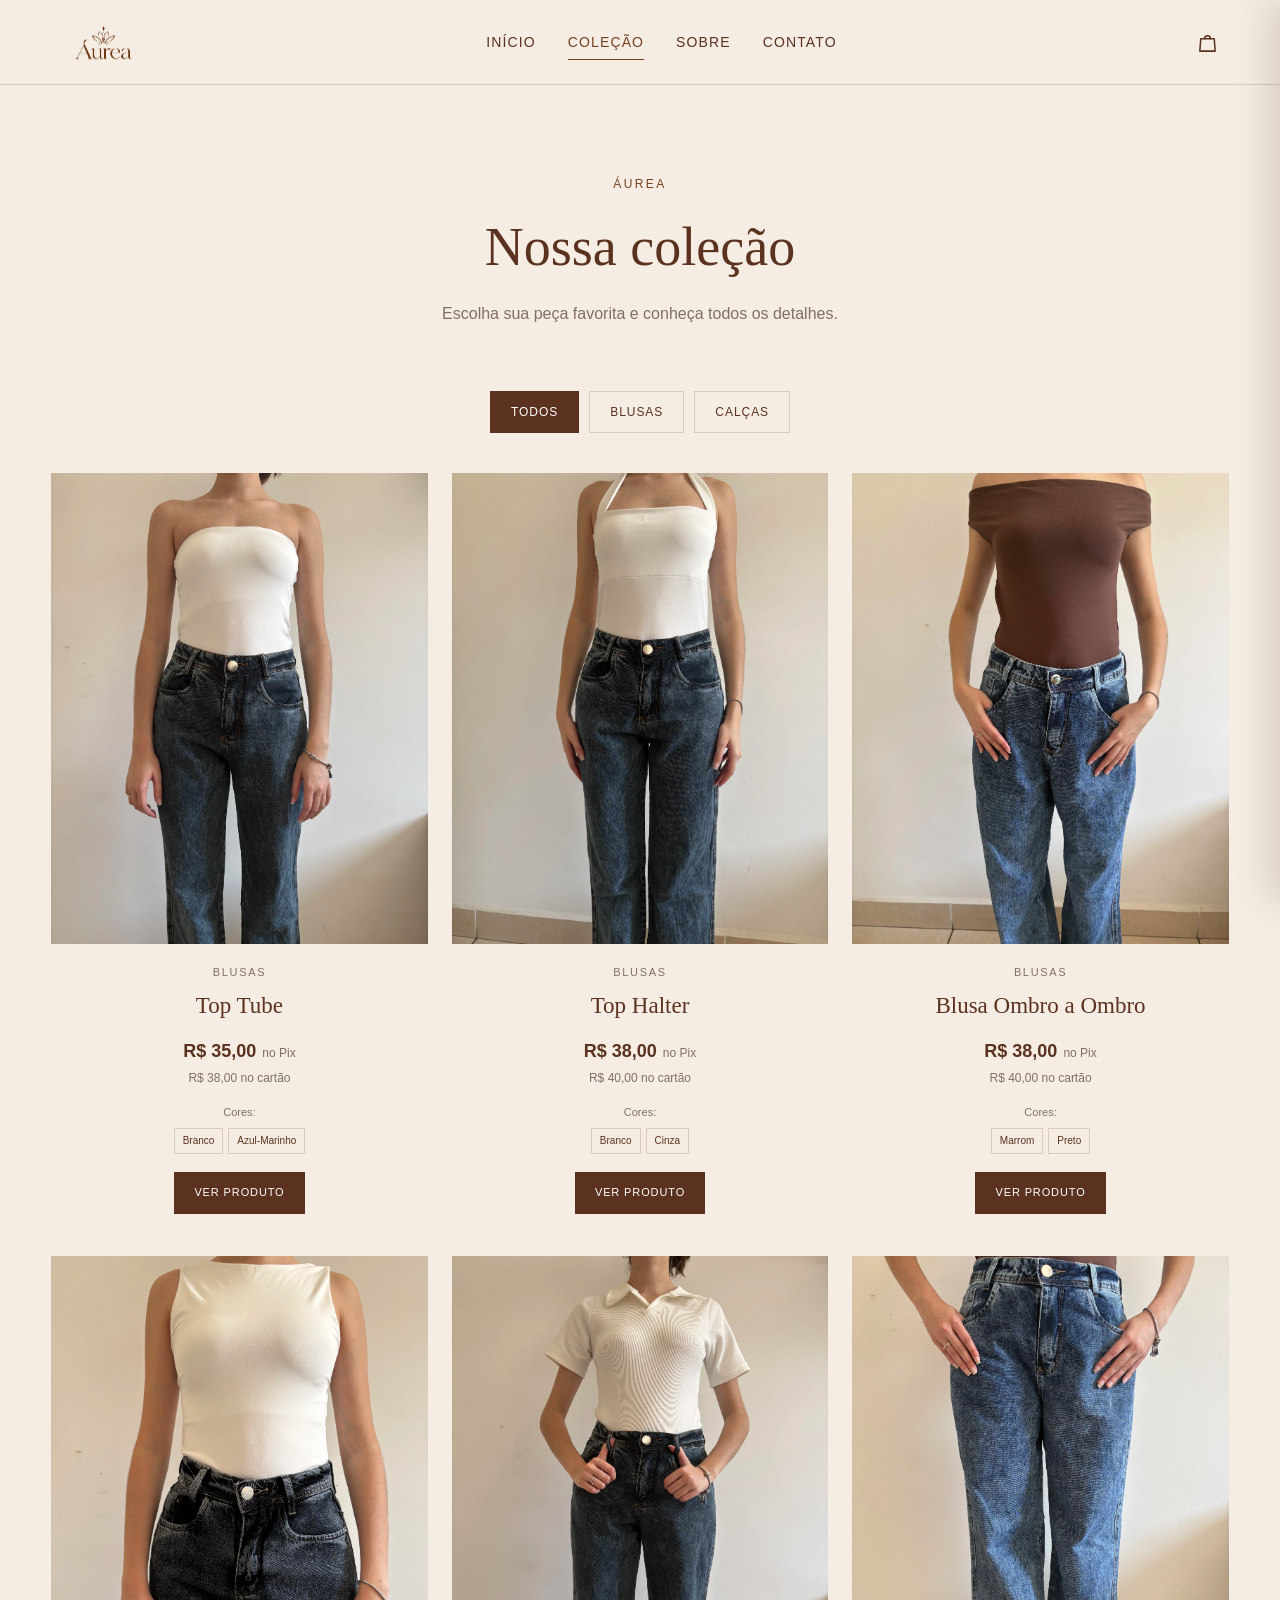
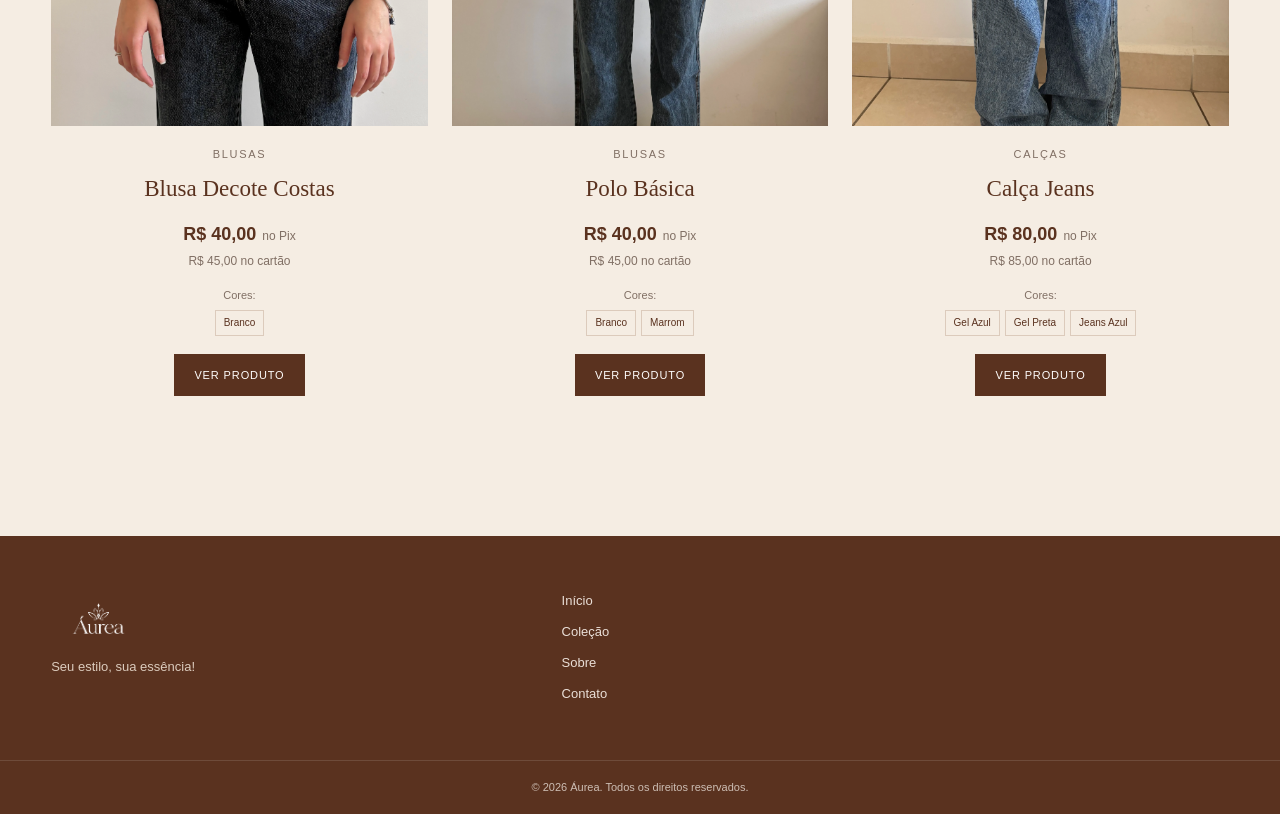
==== commit f05d26f7: "adicionando favicon" ====
--- a/colecao.html
+++ b/colecao.html
@@ -16,6 +16,7 @@
     >
 
     <link rel="stylesheet" href="css/style.css">
+    <link rel="icon" type="image/png" href="assets/images/logo/aurea-logo.png">
 
 </head>
 
--- a/css/style.css
+++ b/css/style.css
@@ -3581,3 +3581,121 @@
     }
 
 }
+
+/* Eu escondo o botão antigo que finalizava direto pelo WhatsApp. */
+.produto-botao-compra {
+    display: none !important;
+}
+
+
+/* Eu organizo a escolha de pagamento no final do carrinho. */
+.carrinho-pagamento {
+    padding: 16px;
+    margin-bottom: 18px;
+    background-color: #f8f3eb;
+    border: 1px solid #e5d8c7;
+    border-radius: 12px;
+}
+
+.carrinho-pagamento h3 {
+    margin: 0 0 8px;
+    font-size: 1rem;
+}
+
+.carrinho-pagamento p {
+    margin: 0 0 12px;
+    font-size: 0.9rem;
+}
+
+.carrinho-pagamento label {
+    display: flex;
+    align-items: center;
+    gap: 8px;
+    margin-top: 10px;
+    cursor: pointer;
+}
+
+.carrinho-pagamento input {
+    accent-color: #8b7355;
+}
+
+
+/* Eu padronizo os ícones da Áurea com traços delicados. */
+.icone-aurea {
+    display: inline-block;
+    flex-shrink: 0;
+    vertical-align: middle;
+    color: var(--chocolate);
+    transition: color 0.2s ease, transform 0.2s ease;
+}
+
+button .icone-aurea,
+a .icone-aurea {
+    pointer-events: none;
+}
+
+button:hover .icone-aurea,
+a:hover .icone-aurea {
+    color: var(--caramelo);
+}
+
+.link-carrinho {
+    display: inline-flex;
+    align-items: center;
+    justify-content: center;
+    gap: 7px;
+}
+
+.icone-carrinho {
+    display: inline-flex;
+    align-items: center;
+    justify-content: center;
+}
+
+/* Eu alinho o ícone da lixeira com o texto do botão. */
+.remover-item-lateral {
+    display: inline-flex;
+    align-items: center;
+    justify-content: center;
+    gap: 6px;
+}
+
+.remover-item-lateral .icone-aurea {
+    width: 16px;
+    height: 16px;
+}
+
+
+/* Eu padronizo os ícones de contato com traços delicados da Áurea. */
+.icone-contato {
+    display: block;
+    width: 30px;
+    height: 30px;
+    margin-bottom: 18px;
+    fill: none;
+    stroke: currentColor;
+    stroke-width: 1.5;
+    stroke-linecap: round;
+    stroke-linejoin: round;
+    color: var(--chocolate);
+}
+
+/* Eu mantenho os ícones do rodapé alinhados com seus textos. */
+.footer-social a {
+    display: inline-flex;
+    align-items: center;
+    gap: 10px;
+}
+
+.footer-social .icone-contato {
+    width: 20px;
+    height: 20px;
+    margin-bottom: 0;
+    color: inherit;
+    flex-shrink: 0;
+}
+
+/* Eu realço os ícones dos cards sem fugir da paleta da marca. */
+.contato-card .icone-contato {
+    color: var(--caramelo);
+}
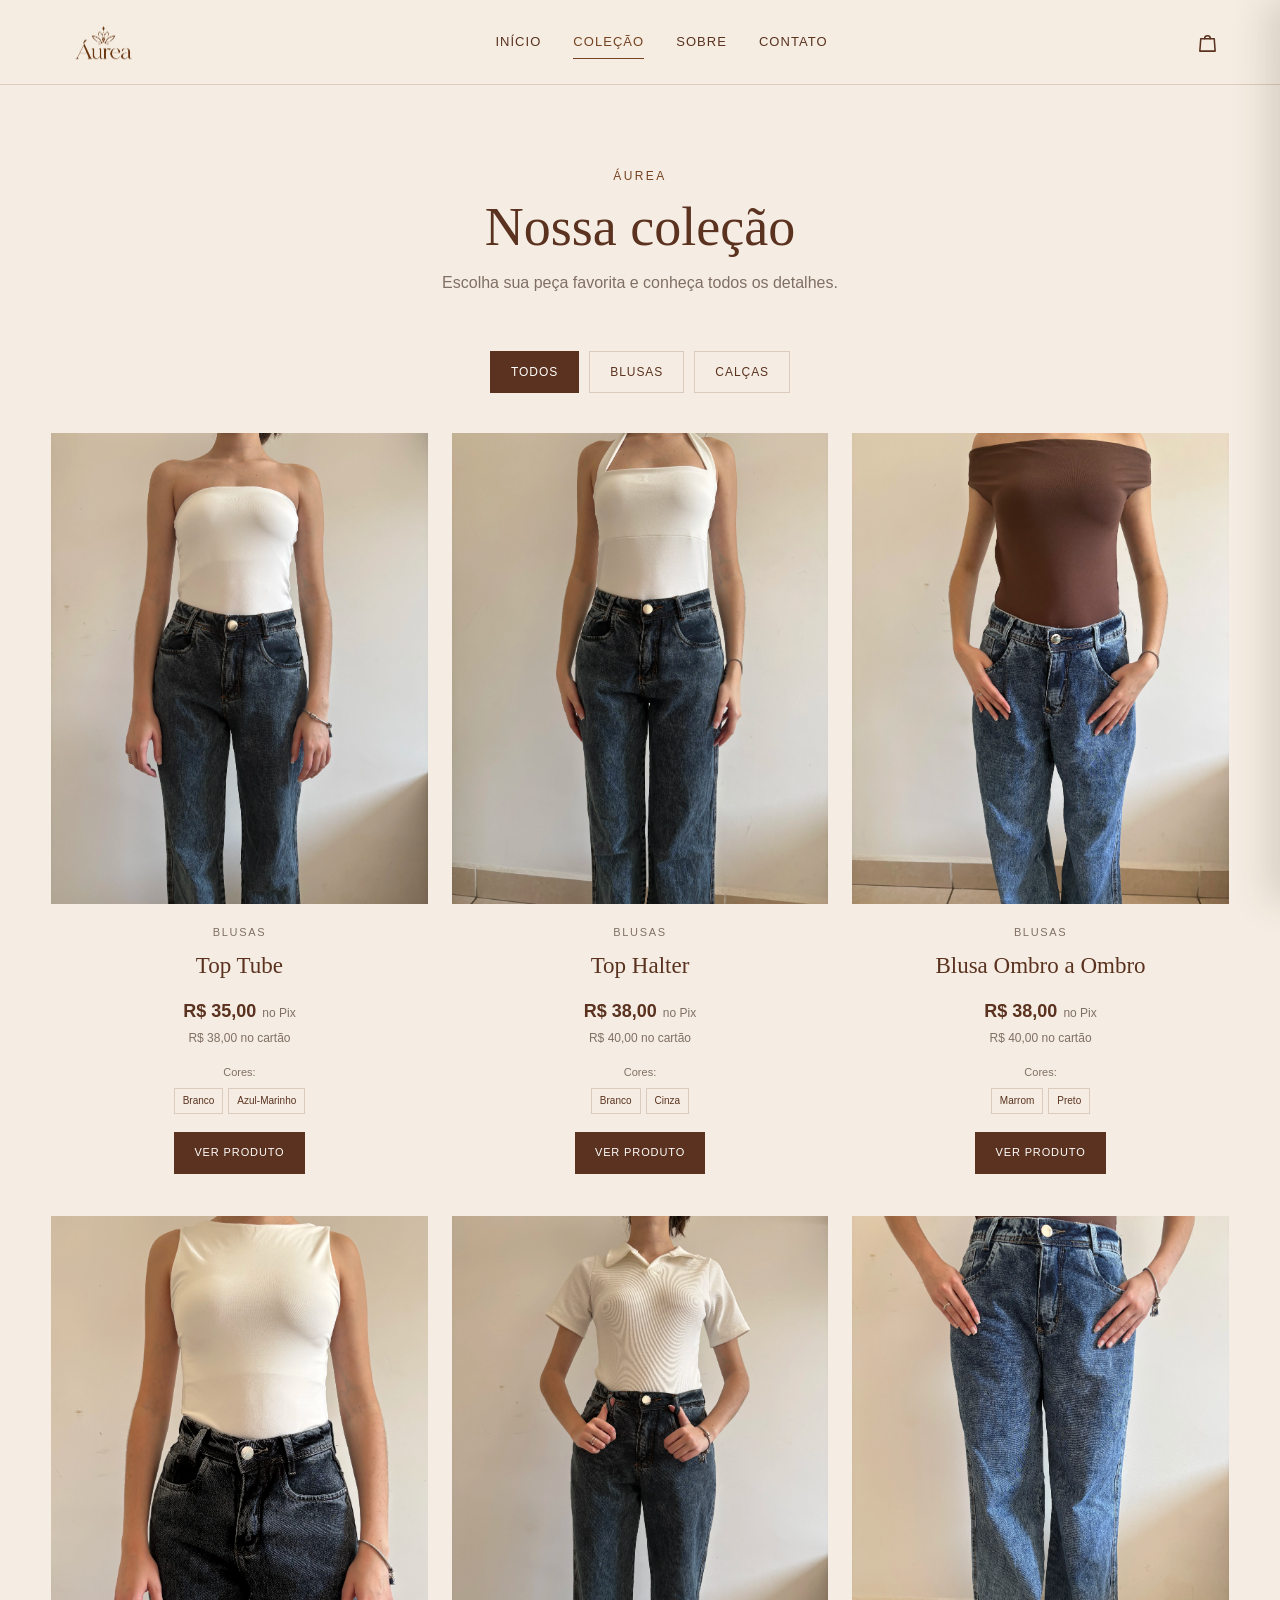
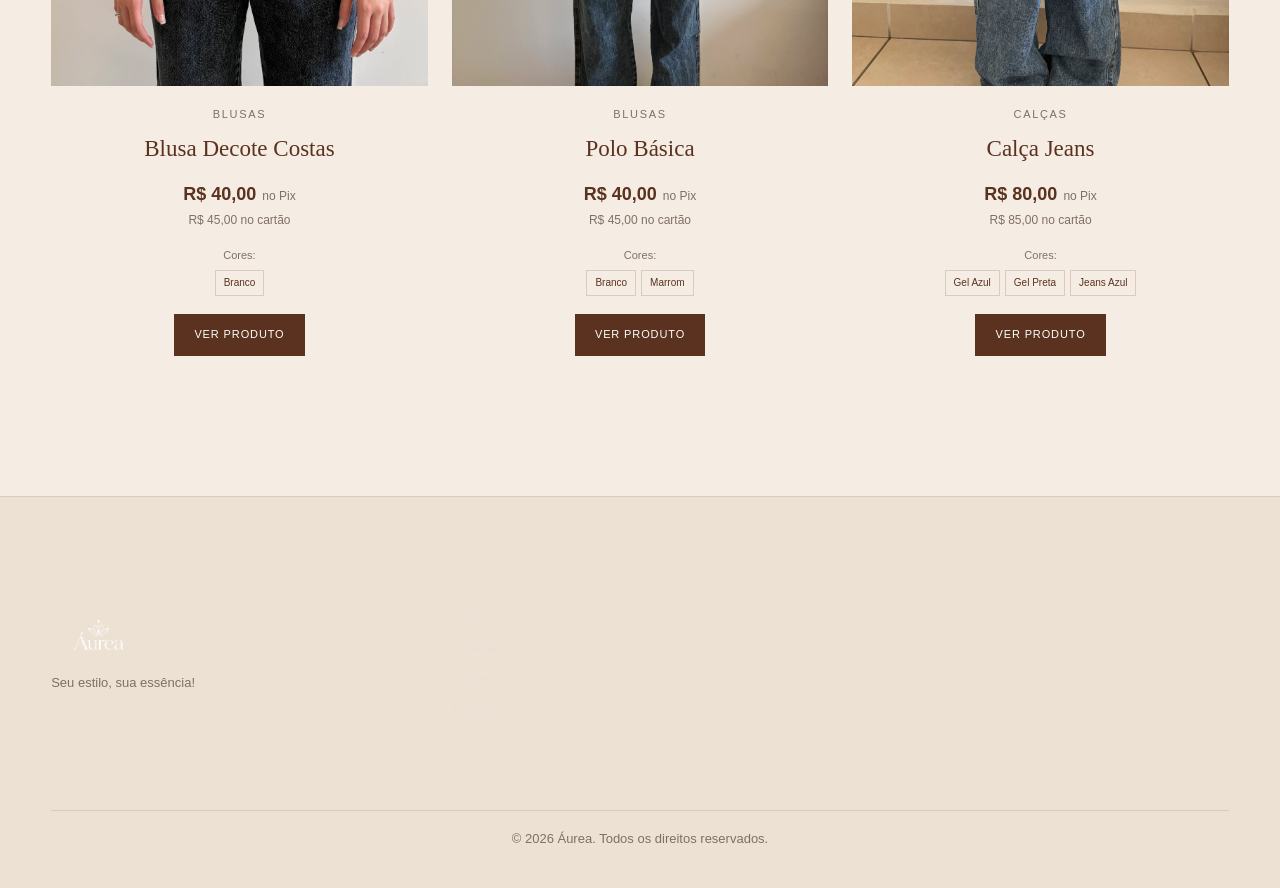
==== commit 9e607a2a: "Corrige destaques e funcionamento do site Aurea" ====
--- a/colecao.html
+++ b/colecao.html
@@ -16,6 +16,7 @@
     >
 
     <link rel="stylesheet" href="css/style.css">
+    <link rel="stylesheet" href="css/colecao.css">
     <link rel="icon" type="image/png" href="assets/images/logo/aurea-logo.png">
 
 </head>
--- a/css/style.css
+++ b/css/style.css
@@ -3699,3 +3699,78 @@
 .contato-card .icone-contato {
     color: var(--caramelo);
 }
+
+
+/* Eu mantenho os destaques e as novas seções alinhados à identidade Áurea. */
+.secao-conteudo {
+    padding: clamp(3.5rem, 7vw, 6rem) max(5%, calc((100% - 1200px) / 2));
+}
+.secao-cabecalho {
+    max-width: 720px;
+    margin: 0 auto 2.25rem;
+    text-align: center;
+}
+.secao-eyebrow {
+    display: inline-block;
+    margin-bottom: .65rem;
+    color: #754321;
+    font-size: .72rem;
+    font-weight: 700;
+    letter-spacing: .18em;
+}
+.secao-cabecalho h2, .entrega h2 {
+    margin: 0 0 .8rem;
+    color: #5A321F;
+    font-family: Georgia, "Times New Roman", serif;
+    font-size: clamp(2rem, 4vw, 3rem);
+    font-weight: 500;
+    line-height: 1.15;
+}
+.secao-cabecalho p, .entrega p {
+    margin: 0 auto;
+    max-width: 620px;
+    color: #806F64;
+}
+.queridinhas { background: #FFFDFC; }
+.grade-queridinhas {
+    display: grid !important;
+    grid-template-columns: repeat(3, minmax(0, 1fr));
+    gap: 1.5rem;
+    max-width: 1200px;
+    margin: 0 auto;
+}
+.grade-queridinhas .produto { min-width: 0; }
+.secao-acoes { display: flex; justify-content: center; margin-top: 2rem; }
+.hero-acoes { display: flex; flex-wrap: wrap; align-items: center; gap: .8rem; margin-top: 1.5rem; }
+.hero-acoes .botao-secundario { display: inline-flex; align-items: center; justify-content: center; }
+.etapas-compra {
+    display: grid;
+    grid-template-columns: repeat(3, minmax(0, 1fr));
+    gap: 1.25rem;
+    max-width: 1100px;
+    margin: 0 auto;
+    padding: 0;
+    list-style: none;
+}
+.etapas-compra li {
+    padding: 1.7rem;
+    border: 1px solid #DCCBBC;
+    background: #FFFDFC;
+}
+.etapas-compra li > span { color: #754321; font-size: .8rem; letter-spacing: .12em; }
+.etapas-compra h3 { margin: .6rem 0; color: #5A321F; font-family: Georgia, "Times New Roman", serif; font-size: 1.35rem; font-weight: 500; }
+.etapas-compra p { margin: 0; color: #806F64; }
+.entrega { background: #EDE1D4; text-align: center; }
+.entrega-conteudo { max-width: 760px; margin: 0 auto; }
+.entrega .botao-principal { display: inline-flex; margin-top: 1.5rem; }
+#como-comprar, #como-funciona-entrega { scroll-margin-top: 100px; }
+@media (max-width: 760px) {
+    .grade-queridinhas { grid-template-columns: repeat(2, minmax(0, 1fr)); gap: 1rem; }
+    .etapas-compra { grid-template-columns: 1fr; }
+    .hero-acoes { align-items: stretch; flex-direction: column; }
+    .hero-acoes a { width: 100%; text-align: center; }
+}
+@media (max-width: 480px) {
+    .grade-queridinhas { grid-template-columns: 1fr; max-width: 360px; }
+    .secao-conteudo { padding-left: 1.1rem; padding-right: 1.1rem; }
+}
--- a/css/colecao.css
+++ b/css/colecao.css
@@ -0,0 +1,420 @@
+/* ==========================================
+   COLEÇÃO ÁUREA
+   Eu reforço o visual da coleção sem depender
+   exclusivamente das regras gerais do site.
+   ========================================== */
+
+:root {
+    --creme: #F5EDE3;
+    --creme-escuro: #EDE1D4;
+    --caramelo: #754321;
+    --chocolate: #5A321F;
+    --bege: #C8B5A3;
+    --branco: #FFFDFC;
+    --texto: #3F2A20;
+    --cinza: #806F64;
+    --borda: #DCCBBC;
+}
+
+* {
+    box-sizing: border-box;
+}
+
+html {
+    scroll-behavior: smooth;
+}
+
+body {
+    margin: 0;
+    color: var(--texto);
+    background: var(--creme);
+    font-family: Arial, Helvetica, sans-serif;
+    line-height: 1.6;
+}
+
+body img {
+    max-width: 100%;
+    display: block;
+}
+
+a {
+    color: inherit;
+    text-decoration: none;
+}
+
+button,
+a {
+    -webkit-tap-highlight-color: transparent;
+}
+
+/* Eu padronizo o cabeçalho e mantenho o menu alinhado. */
+.header {
+    position: sticky;
+    top: 0;
+    z-index: 1000;
+    width: 100%;
+    background: rgba(245, 237, 227, 0.97);
+    border-bottom: 1px solid var(--borda);
+    backdrop-filter: blur(8px);
+}
+
+.header-container {
+    width: min(1180px, 92%);
+    min-height: 84px;
+    margin: 0 auto;
+    display: flex;
+    align-items: center;
+    justify-content: space-between;
+    gap: 30px;
+}
+
+.logo-link {
+    display: block;
+    flex: 0 0 auto;
+}
+
+.logo {
+    width: 105px;
+    height: auto;
+}
+
+.nav {
+    display: flex;
+    align-items: center;
+    gap: 32px;
+}
+
+.nav a {
+    position: relative;
+    color: var(--chocolate);
+    font-size: 13px;
+    letter-spacing: 0.08em;
+    text-transform: uppercase;
+    transition: color 0.2s ease;
+}
+
+.nav a:hover,
+.nav a.ativo {
+    color: var(--caramelo);
+}
+
+.menu-mobile {
+    display: none;
+    width: 44px;
+    height: 44px;
+    padding: 9px;
+    border: 0;
+    background: transparent;
+    cursor: pointer;
+}
+
+.menu-mobile span {
+    display: block;
+    width: 100%;
+    height: 2px;
+    margin: 5px 0;
+    background: var(--chocolate);
+}
+
+/* Eu limito o conteúdo da coleção para facilitar a leitura. */
+.pagina-colecao {
+    width: min(1180px, 92%);
+    margin: 0 auto;
+}
+
+.cabecalho-pagina {
+    padding: 82px 0 55px;
+    text-align: center;
+}
+
+.cabecalho-pagina > span {
+    display: block;
+    margin-bottom: 10px;
+    color: var(--caramelo);
+    font-size: 12px;
+    letter-spacing: 0.2em;
+    text-transform: uppercase;
+}
+
+.cabecalho-pagina h1 {
+    margin: 0;
+    color: var(--chocolate);
+    font-family: Georgia, 'Times New Roman', serif;
+    font-size: clamp(36px, 5vw, 54px);
+    font-weight: 400;
+    line-height: 1.15;
+}
+
+.cabecalho-pagina p {
+    margin: 12px 0 0;
+    color: var(--cinza);
+}
+
+.catalogo {
+    padding-bottom: 100px;
+}
+
+.filtros {
+    display: flex;
+    justify-content: center;
+    align-items: center;
+    flex-wrap: wrap;
+    gap: 10px;
+    margin-bottom: 40px;
+}
+
+.filtro {
+    min-height: 42px;
+    padding: 10px 20px;
+    border: 1px solid var(--borda);
+    background: transparent;
+    color: var(--chocolate);
+    font-family: inherit;
+    font-size: 12px;
+    letter-spacing: 0.08em;
+    text-transform: uppercase;
+    cursor: pointer;
+    transition: background 0.2s ease, color 0.2s ease;
+}
+
+.filtro:hover,
+.filtro.ativo {
+    border-color: var(--chocolate);
+    background: var(--chocolate);
+    color: var(--branco);
+}
+
+/* Eu organizo os cards em três colunas no computador. */
+.catalogo .produtos {
+    display: grid;
+    grid-template-columns: repeat(3, minmax(0, 1fr));
+    gap: 42px 24px;
+}
+
+.catalogo .produto {
+    min-width: 0;
+}
+
+.produto-imagem-link {
+    display: block;
+}
+
+.produto-imagem {
+    width: 100%;
+    aspect-ratio: 4 / 5;
+    overflow: hidden;
+    background: var(--creme-escuro);
+}
+
+.produto-imagem img {
+    width: 100%;
+    height: 100%;
+    object-fit: cover;
+    transition: transform 0.45s ease;
+}
+
+.produto:hover .produto-imagem img {
+    transform: scale(1.03);
+}
+
+.produto-informacoes {
+    padding: 20px 4px 0;
+    text-align: center;
+}
+
+.produto-categoria {
+    display: block;
+    margin-bottom: 7px;
+    color: var(--cinza);
+    font-size: 11px;
+    letter-spacing: 0.15em;
+    text-transform: uppercase;
+}
+
+.produto-informacoes h3 {
+    margin: 0 0 12px;
+    color: var(--chocolate);
+    font-family: Georgia, 'Times New Roman', serif;
+    font-size: 23px;
+    font-weight: 400;
+}
+
+.precos {
+    display: flex;
+    justify-content: center;
+    align-items: baseline;
+    gap: 6px;
+}
+
+.precos strong {
+    color: var(--chocolate);
+    font-size: 18px;
+}
+
+.precos span,
+.preco-cartao {
+    color: var(--cinza);
+    font-size: 12px;
+}
+
+.preco-cartao {
+    margin-top: 3px;
+}
+
+.cores {
+    margin-top: 16px;
+}
+
+.cores-titulo {
+    display: block;
+    margin-bottom: 6px;
+    color: var(--cinza);
+    font-size: 11px;
+}
+
+.cores-lista {
+    display: flex;
+    justify-content: center;
+    align-items: center;
+    flex-wrap: wrap;
+    gap: 5px;
+}
+
+.cor-nome {
+    padding: 4px 8px;
+    border: 1px solid var(--borda);
+    color: var(--chocolate);
+    font-size: 10px;
+}
+
+.botao-produto {
+    display: inline-flex;
+    align-items: center;
+    justify-content: center;
+    min-height: 42px;
+    margin-top: 18px;
+    padding: 0 20px;
+    background: var(--chocolate);
+    color: var(--branco);
+    font-size: 11px;
+    letter-spacing: 0.08em;
+    text-transform: uppercase;
+    transition: background 0.2s ease;
+}
+
+.botao-produto:hover {
+    background: var(--caramelo);
+}
+
+.mensagem-produtos {
+    grid-column: 1 / -1;
+    padding: 45px 20px;
+    color: var(--cinza);
+    text-align: center;
+}
+
+/* Eu mantenho o rodapé coerente com a identidade da loja. */
+.footer {
+    padding: 55px 0 20px;
+    border-top: 1px solid var(--borda);
+    background: var(--creme-escuro);
+}
+
+.footer-conteudo {
+    width: min(1180px, 92%);
+    margin: 0 auto;
+    display: grid;
+    grid-template-columns: 1fr 1fr 1fr;
+    gap: 28px;
+    align-items: start;
+}
+
+.footer-marca img {
+    width: 95px;
+    height: auto;
+    margin-bottom: 12px;
+}
+
+.footer-marca p,
+.footer-bottom p {
+    color: var(--cinza);
+    font-size: 13px;
+}
+
+.footer-links,
+.footer-social {
+    display: flex;
+    flex-direction: column;
+    gap: 10px;
+    color: var(--chocolate);
+    font-size: 13px;
+}
+
+.footer-links a:hover,
+.footer-social a:hover {
+    color: var(--caramelo);
+}
+
+.footer-bottom {
+    width: min(1180px, 92%);
+    margin: 35px auto 0;
+    padding-top: 18px;
+    border-top: 1px solid var(--borda);
+    text-align: center;
+}
+
+@media (max-width: 900px) {
+    .catalogo .produtos {
+        grid-template-columns: repeat(2, minmax(0, 1fr));
+    }
+}
+
+@media (max-width: 700px) {
+    .header-container {
+        min-height: 72px;
+    }
+
+    .logo {
+        width: 90px;
+    }
+
+    .menu-mobile {
+        display: block;
+    }
+
+    .nav {
+        position: absolute;
+        top: 72px;
+        left: 0;
+        display: none;
+        width: 100%;
+        flex-direction: column;
+        align-items: stretch;
+        gap: 0;
+        border-bottom: 1px solid var(--borda);
+        background: var(--creme);
+    }
+
+    .nav.menu-aberto {
+        display: flex;
+    }
+
+    .nav a {
+        padding: 15px 5%;
+        border-bottom: 1px solid var(--borda);
+    }
+
+    .cabecalho-pagina {
+        padding: 62px 0 42px;
+    }
+
+    .catalogo .produtos {
+        grid-template-columns: 1fr;
+        gap: 40px;
+    }
+
+    .footer-conteudo {
+        grid-template-columns: 1fr;
+        gap: 25px;
+    }
+}
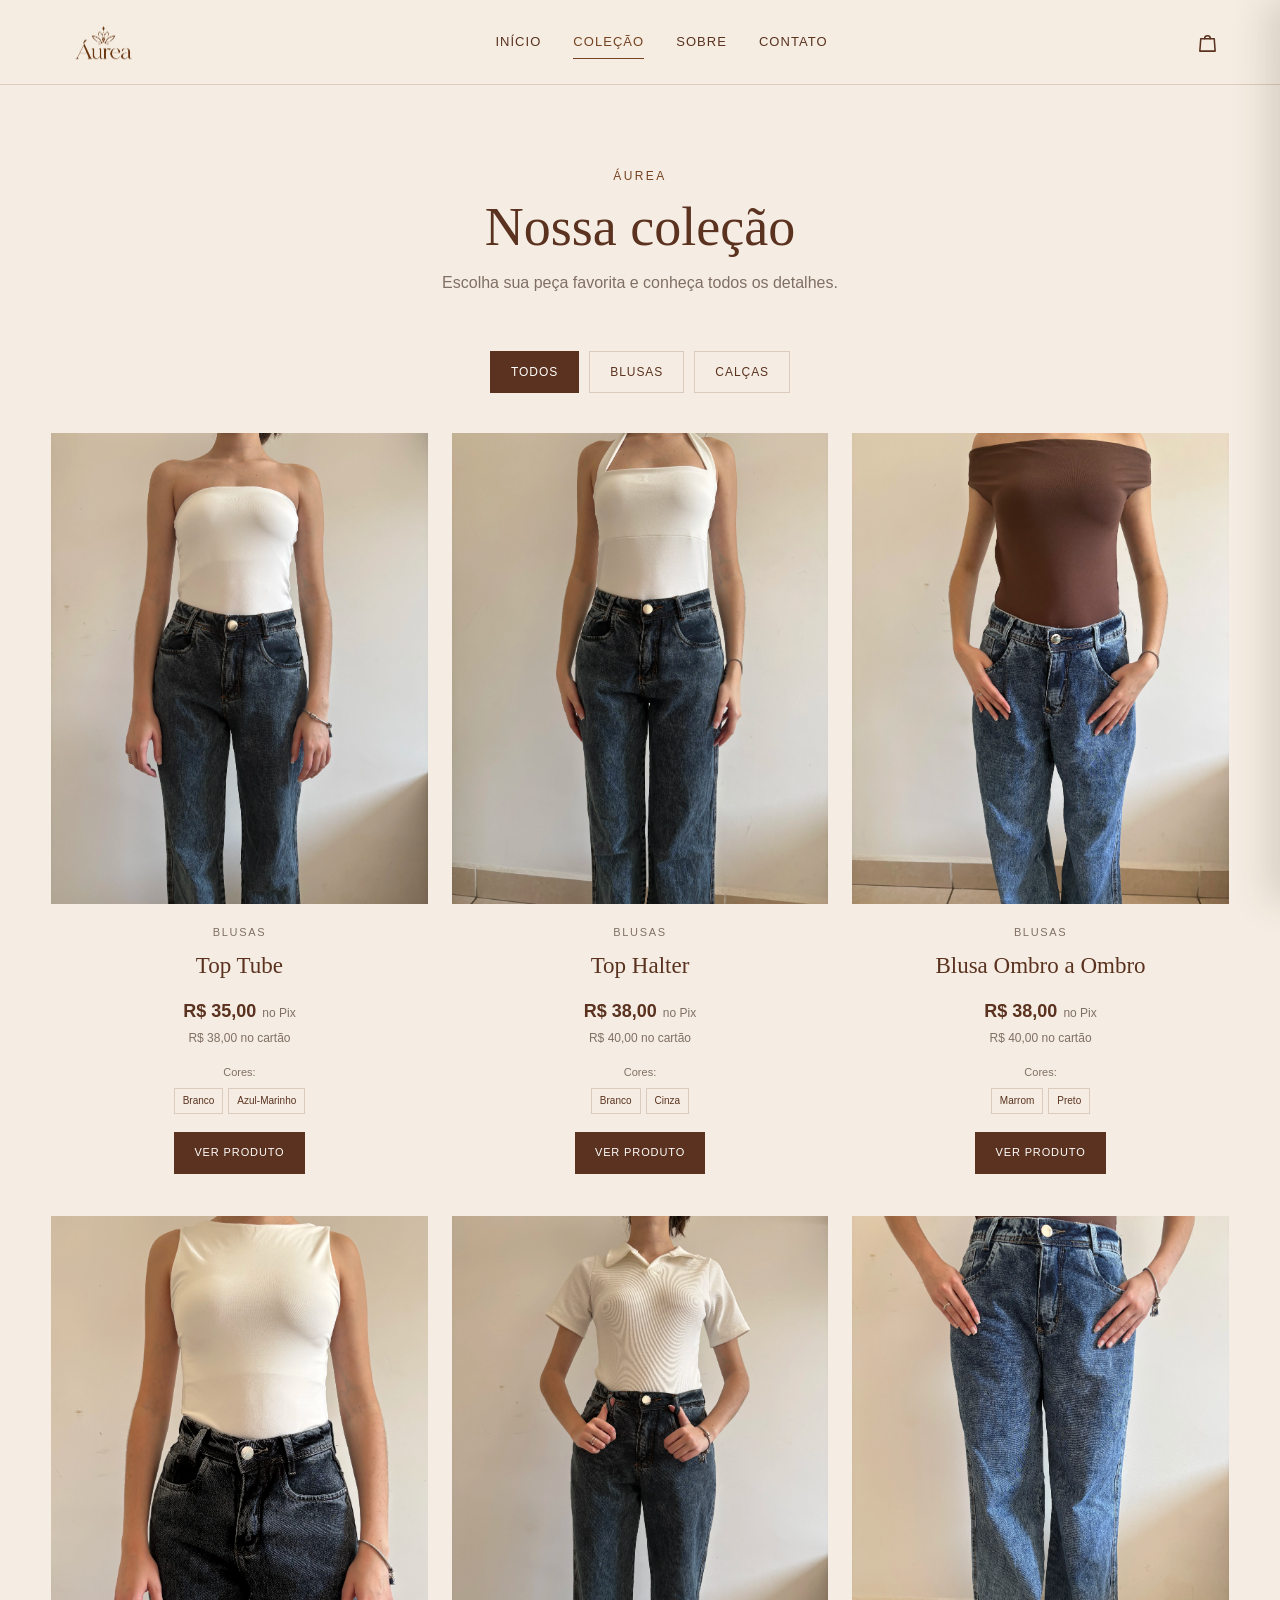
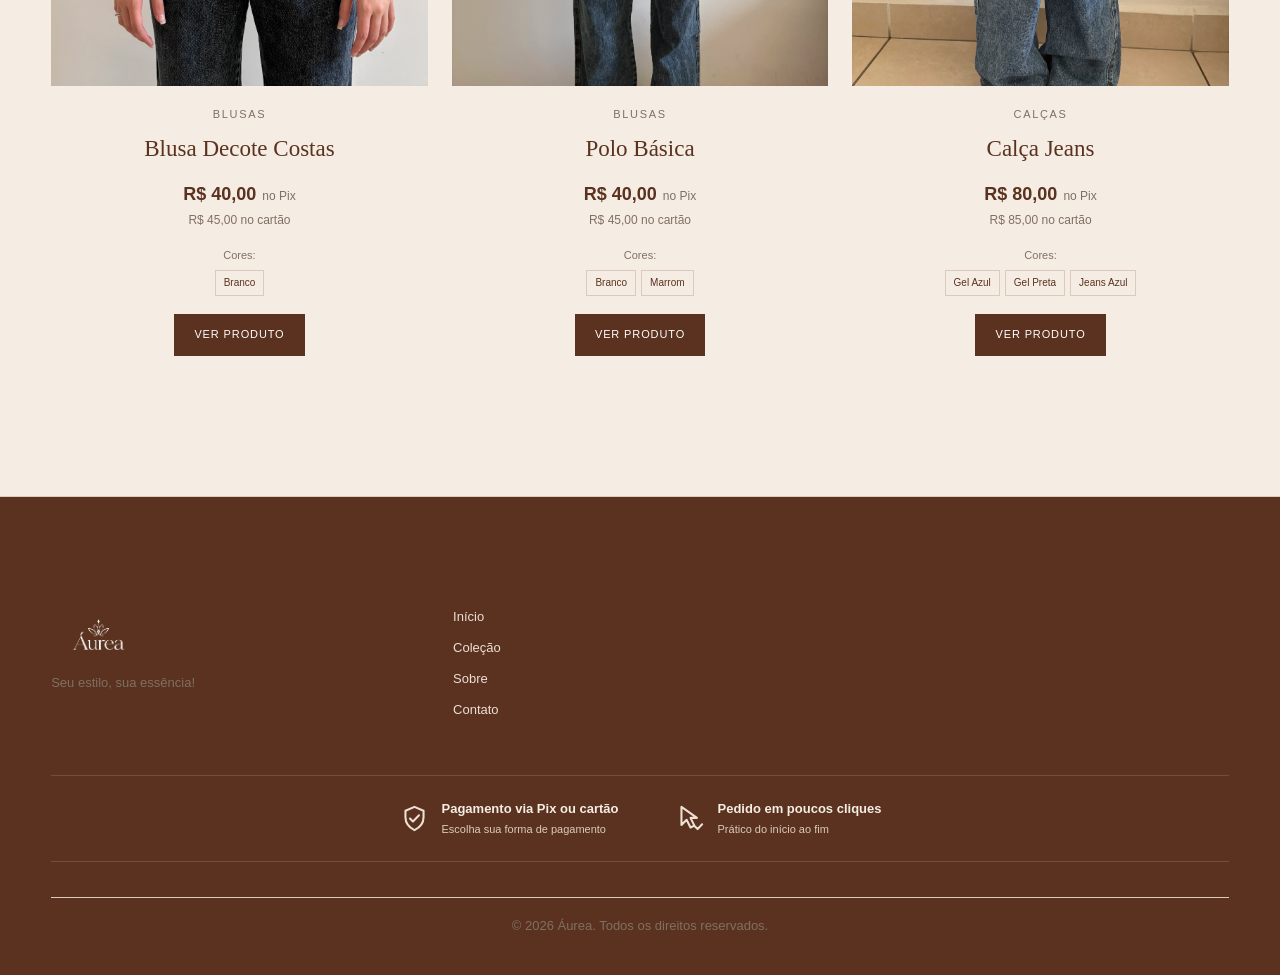
==== commit f50958d5: "criando simbolos" ====
--- a/colecao.html
+++ b/colecao.html
@@ -177,7 +177,31 @@
         </div>
 
 
-        <div class="footer-bottom">
+                <!-- Eu destaco as informações principais de compra no rodapé. -->
+        <div class="rodape-confianca" aria-label="Informações de compra">
+            <div class="selo-confianca">
+                <svg class="icone-selo-confianca" viewBox="0 0 24 24" fill="none" stroke="currentColor" stroke-width="1.6" stroke-linecap="round" stroke-linejoin="round" role="img" aria-label="Ícone de pagamento">
+                    <path d="M12 3 19 6v5c0 4.4-2.8 7.9-7 10-4.2-2.1-7-5.6-7-10V6l7-3Z"/>
+                    <path d="m8.5 12 2.3 2.3 4.7-4.8"/>
+                </svg>
+                <span class="selo-confianca-texto">
+                    <strong>Pagamento via Pix ou cartão</strong>
+                    <small>Escolha sua forma de pagamento</small>
+                </span>
+            </div>
+
+            <div class="selo-confianca">
+                <svg class="icone-selo-confianca" viewBox="0 0 24 24" fill="none" stroke="currentColor" stroke-width="1.6" stroke-linecap="round" stroke-linejoin="round" role="img" aria-label="Ícone de clique">
+                    <path d="M5 3v14l4-4 3 6 3-1.5-3-6h5L5 3Z"/>
+                    <path d="m15.5 18.2 2 2 3.5-3.7"/>
+                </svg>
+                <span class="selo-confianca-texto">
+                    <strong>Pedido em poucos cliques</strong>
+                    <small>Prático do início ao fim</small>
+                </span>
+            </div>
+        </div>
+<div class="footer-bottom">
 
             <p>
                 © 2026 Áurea. Todos os direitos reservados.
--- a/css/style.css
+++ b/css/style.css
@@ -1687,7 +1687,7 @@
 
     background: var(--chocolate);
 
-    color: var(--branco);
+    color: var(--creme);
 
     margin-top: 40px;
 
@@ -3774,3 +3774,70 @@
     .grade-queridinhas { grid-template-columns: 1fr; max-width: 360px; }
     .secao-conteudo { padding-left: 1.1rem; padding-right: 1.1rem; }
 }
+
+/* ==========================================
+   SELOS DE CONFIANÇA DO RODAPÉ
+   Eu destaco informações de compra com ícones
+   discretos que combinam com a identidade Áurea.
+   ========================================== */
+
+.rodape-confianca {
+    width: min(1180px, 92%);
+    margin: 0 auto 24px;
+    padding: 24px 0;
+    display: flex;
+    flex-wrap: wrap;
+    align-items: center;
+    justify-content: center;
+    gap: 20px 56px;
+    border-top: 1px solid rgba(255, 255, 255, 0.14);
+    border-bottom: 1px solid rgba(255, 255, 255, 0.14);
+}
+
+.selo-confianca {
+    display: flex;
+    align-items: center;
+    gap: 12px;
+    min-width: 0;
+    color: var(--creme);
+}
+
+.icone-selo-confianca {
+    width: 31px;
+    height: 31px;
+    flex: 0 0 auto;
+    color: var(--creme-escuro);
+}
+
+.selo-confianca-texto {
+    display: flex;
+    flex-direction: column;
+    gap: 3px;
+}
+
+.selo-confianca-texto strong {
+    color: var(--creme);
+    font-size: 13px;
+    font-weight: 600;
+    line-height: 1.4;
+}
+
+.selo-confianca-texto small {
+    color: #dbcbbd;
+    font-size: 11px;
+    line-height: 1.4;
+}
+
+@media (max-width: 600px) {
+    .rodape-confianca {
+        align-items: flex-start;
+        flex-direction: column;
+        gap: 18px;
+        padding: 22px 0;
+    }
+
+    .selo-confianca {
+        width: 100%;
+        max-width: 340px;
+    }
+}
--- a/css/colecao.css
+++ b/css/colecao.css
@@ -317,7 +317,7 @@
 .footer {
     padding: 55px 0 20px;
     border-top: 1px solid var(--borda);
-    background: var(--creme-escuro);
+    background: var(--chocolate);
 }
 
 .footer-conteudo {
